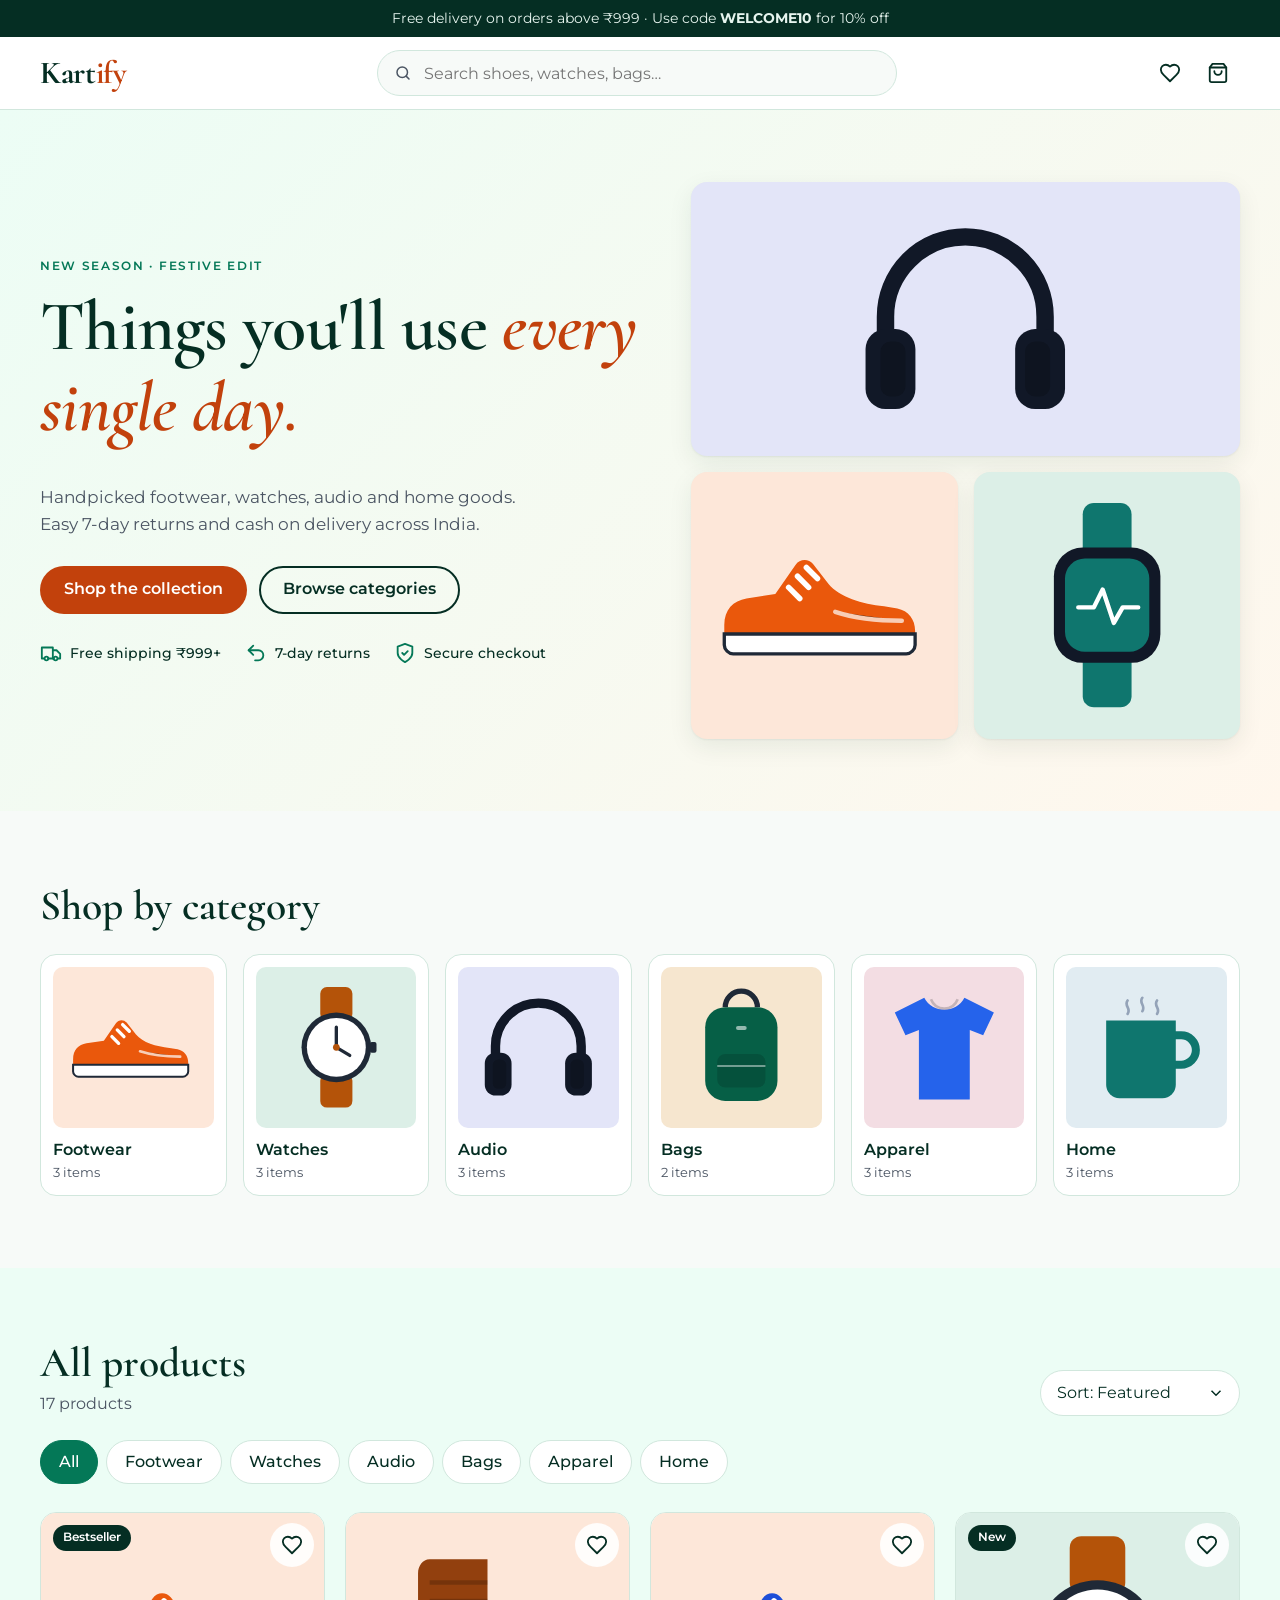
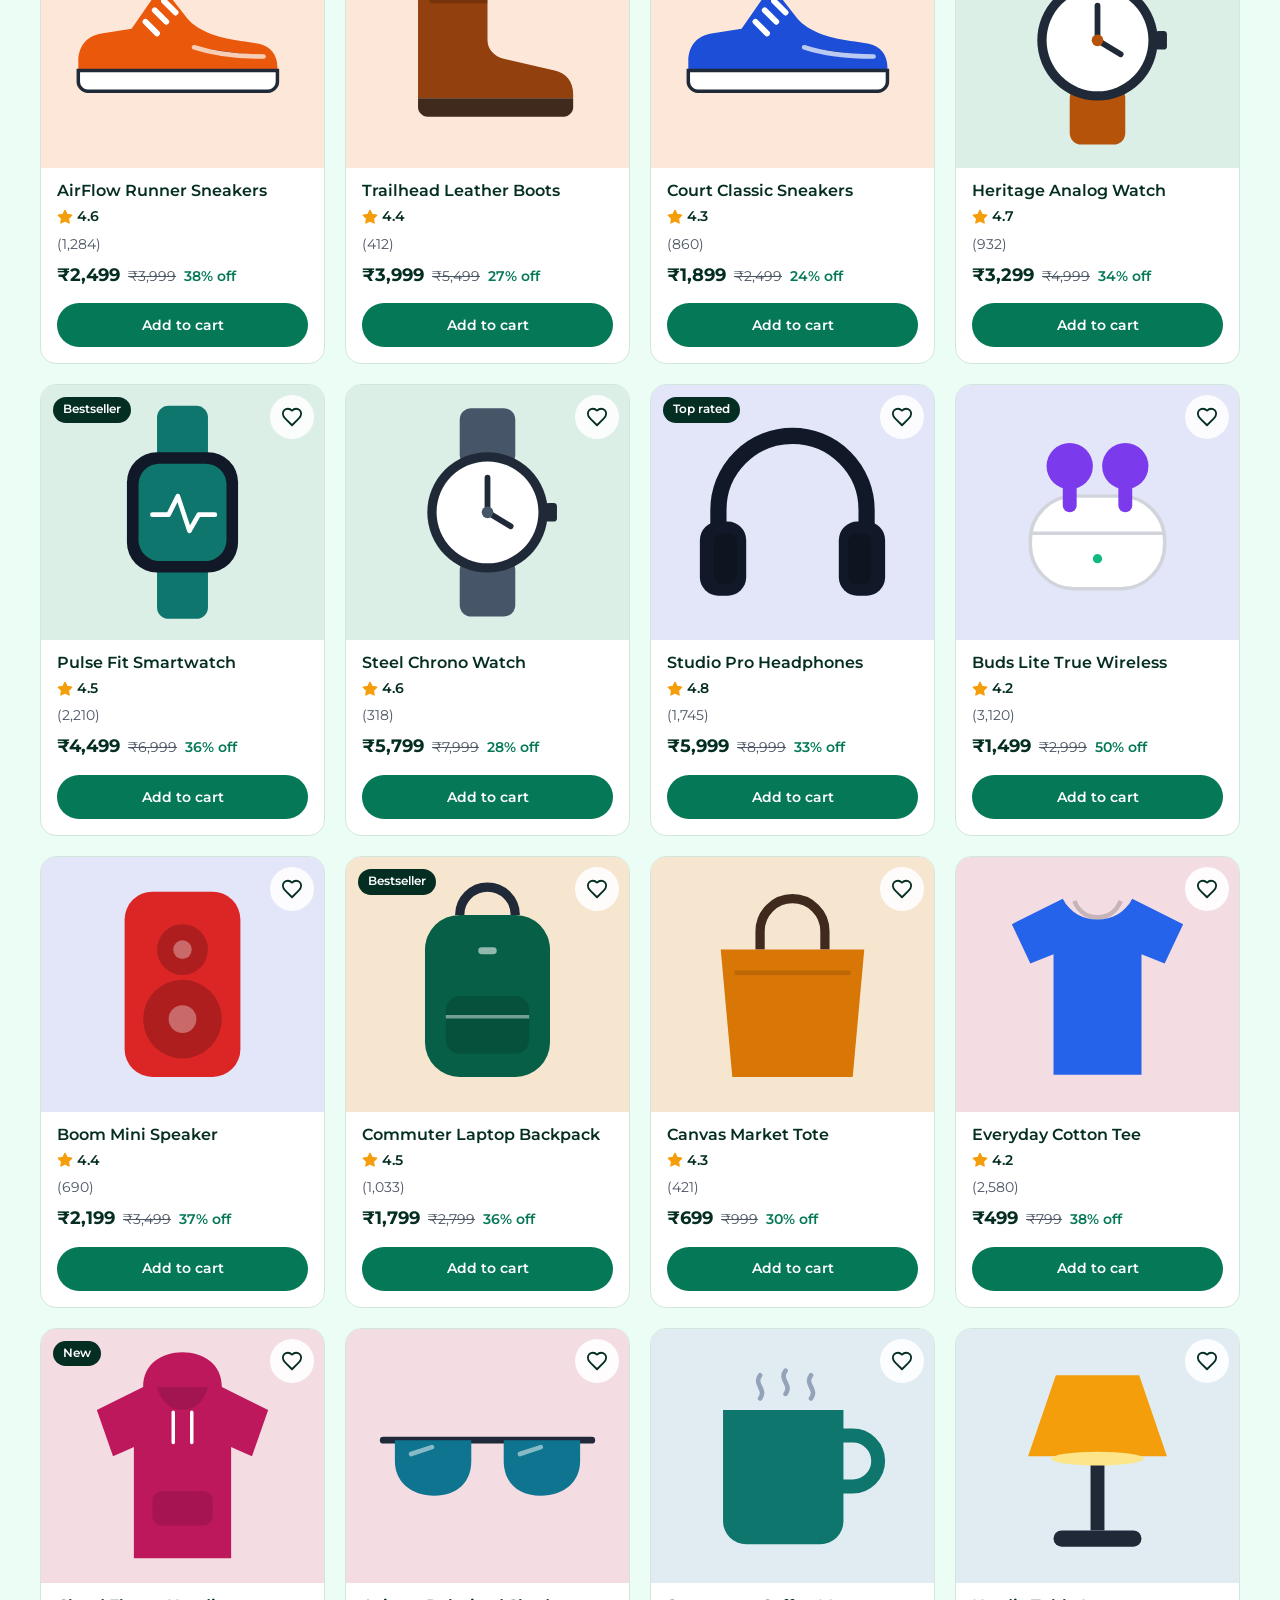
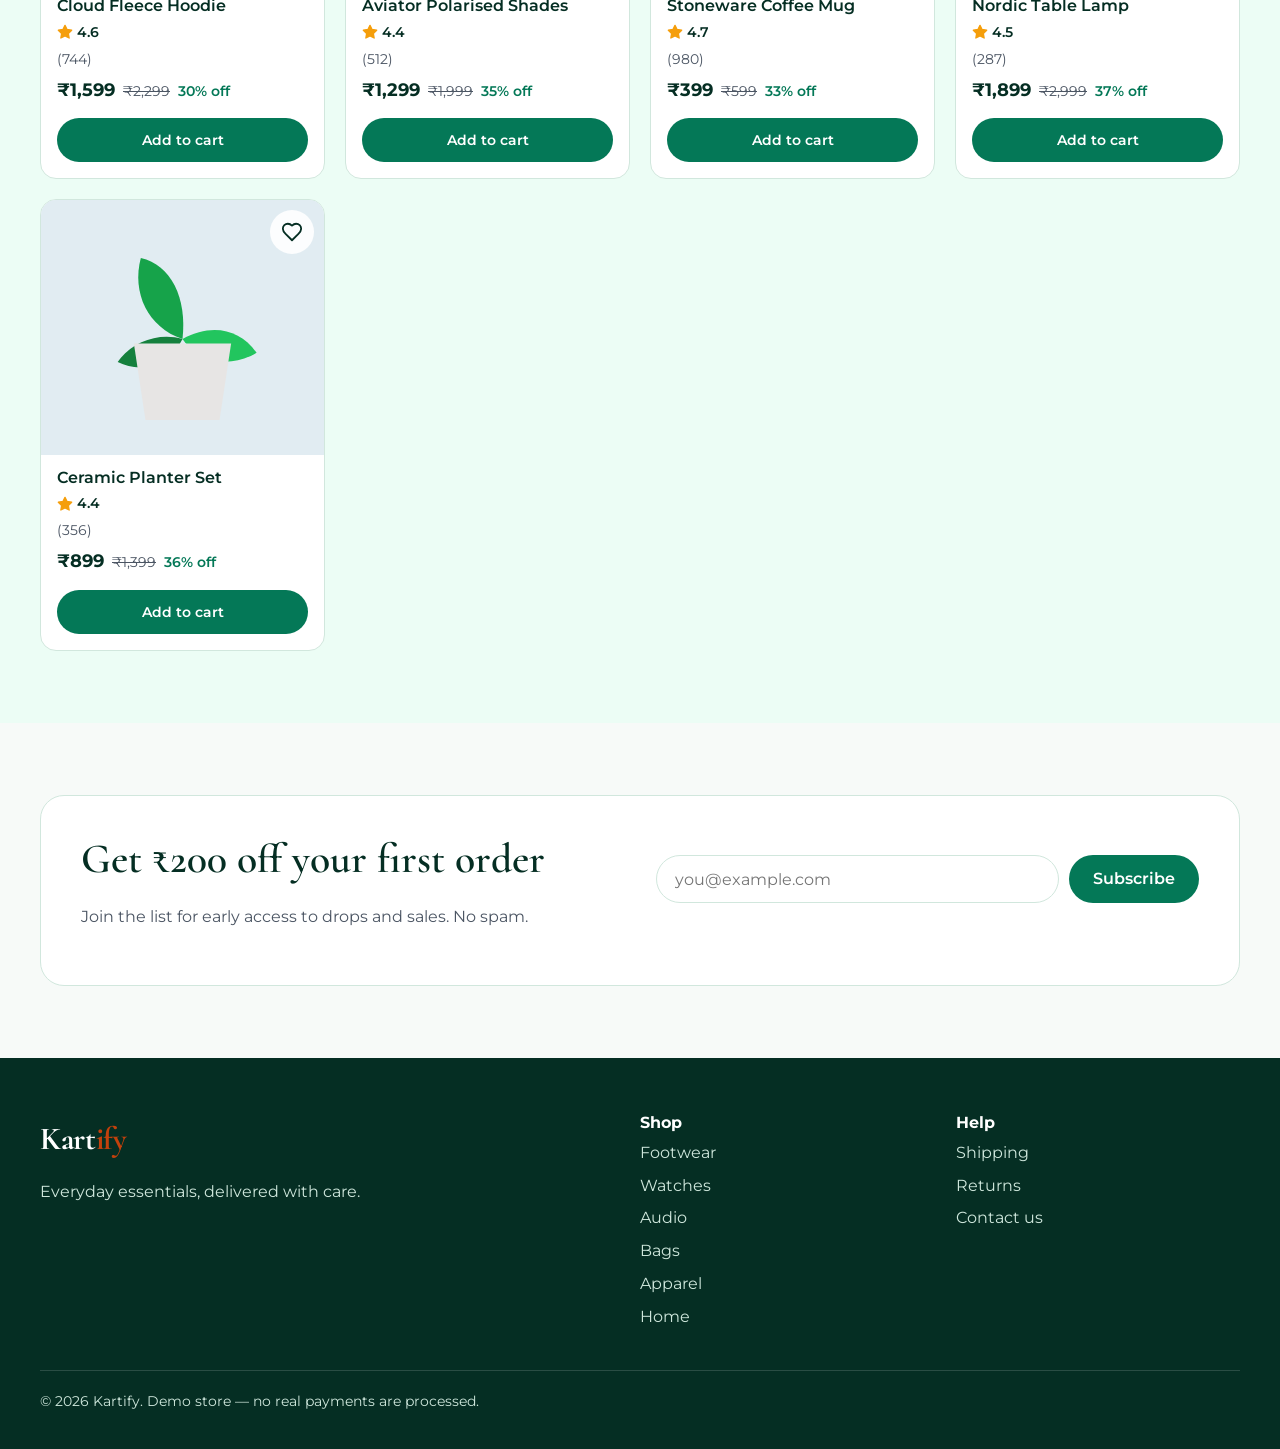
==== ecomm/index.html @ dba5155e "Add Kartify static e-commerce storefront Product grid with search/filter/sort, quick view, cart draw" ====
<!doctype html>
<html lang="en">
<head>
  <meta charset="utf-8">
  <meta name="viewport" content="width=device-width, initial-scale=1">
  <title>Kartify — Everyday Essentials</title>
  <meta name="description" content="Kartify: shoes, watches, audio, bags and home essentials delivered across India.">
  <link rel="preconnect" href="https://fonts.googleapis.com">
  <link rel="preconnect" href="https://fonts.gstatic.com" crossorigin>
  <link href="https://fonts.googleapis.com/css2?family=Cormorant:wght@500;600;700&family=Montserrat:wght@400;500;600;700&display=swap" rel="stylesheet">
  <link rel="stylesheet" href="css/styles.css">
</head>
<body>
  <a class="skip-link" href="#shop">Skip to products</a>

  <div class="announce">Free delivery on orders above ₹999 · Use code <strong>WELCOME10</strong> for 10% off</div>

  <header class="header">
    <div class="container header__inner">
      <a href="#" class="logo" aria-label="Kartify home">Kart<span>ify</span></a>

      <form class="search" role="search" id="searchForm">
        <svg class="icon" aria-hidden="true"><use href="#i-search"/></svg>
        <label for="searchInput" class="sr-only">Search products</label>
        <input id="searchInput" type="search" placeholder="Search shoes, watches, bags…" autocomplete="off">
      </form>

      <nav class="header__actions" aria-label="Account and cart">
        <button class="icon-btn" id="wishlistBtn" aria-label="Wishlist">
          <svg class="icon" aria-hidden="true"><use href="#i-heart"/></svg>
          <span class="badge" id="wishCount" hidden>0</span>
        </button>
        <button class="icon-btn" id="cartBtn" aria-label="Open cart">
          <svg class="icon" aria-hidden="true"><use href="#i-bag"/></svg>
          <span class="badge" id="cartCount" hidden>0</span>
        </button>
      </nav>
    </div>
  </header>

  <main>
    <section class="hero">
      <div class="container hero__inner">
        <div class="hero__copy">
          <p class="eyebrow">New season · Festive edit</p>
          <h1>Things you'll use <em>every single day.</em></h1>
          <p class="lead">Handpicked footwear, watches, audio and home goods. Easy 7-day returns and cash on delivery across India.</p>
          <div class="hero__cta">
            <a href="#shop" class="btn btn--accent">Shop the collection</a>
            <a href="#categories" class="btn btn--ghost">Browse categories</a>
          </div>
          <ul class="perks">
            <li><svg class="icon" aria-hidden="true"><use href="#i-truck"/></svg>Free shipping ₹999+</li>
            <li><svg class="icon" aria-hidden="true"><use href="#i-return"/></svg>7-day returns</li>
            <li><svg class="icon" aria-hidden="true"><use href="#i-shield"/></svg>Secure checkout</li>
          </ul>
        </div>
        <div class="hero__art" aria-hidden="true" id="heroArt"></div>
      </div>
    </section>

    <section class="section" id="categories">
      <div class="container">
        <h2 class="section__title">Shop by category</h2>
        <div class="cat-grid" id="catGrid"></div>
      </div>
    </section>

    <section class="section section--muted" id="shop">
      <div class="container">
        <div class="shop__head">
          <div>
            <h2 class="section__title">All products</h2>
            <p class="muted" id="resultInfo" aria-live="polite"></p>
          </div>
          <div class="shop__controls">
            <label for="sortSelect" class="sr-only">Sort by</label>
            <select id="sortSelect" class="select">
              <option value="featured">Sort: Featured</option>
              <option value="price-asc">Price: Low to high</option>
              <option value="price-desc">Price: High to low</option>
              <option value="rating">Top rated</option>
            </select>
          </div>
        </div>
        <div class="chips" id="filterChips" role="toolbar" aria-label="Filter by category"></div>
        <div class="grid" id="productGrid"></div>
        <div class="empty" id="emptyState" hidden>
          <svg class="icon icon--xl" aria-hidden="true"><use href="#i-search"/></svg>
          <p>No products match your search.</p>
          <button class="btn btn--ghost" id="clearSearch">Clear filters</button>
        </div>
      </div>
    </section>

    <section class="section">
      <div class="container newsletter">
        <div>
          <h2 class="section__title">Get ₹200 off your first order</h2>
          <p class="muted">Join the list for early access to drops and sales. No spam.</p>
        </div>
        <form class="newsletter__form" id="newsForm" novalidate>
          <label for="newsEmail" class="sr-only">Email address</label>
          <input id="newsEmail" type="email" placeholder="you@example.com" required>
          <button class="btn btn--primary" type="submit">Subscribe</button>
          <p class="field-msg" id="newsMsg" aria-live="polite"></p>
        </form>
      </div>
    </section>
  </main>

  <footer class="footer">
    <div class="container footer__inner">
      <div>
        <a href="#" class="logo logo--light">Kart<span>ify</span></a>
        <p>Everyday essentials, delivered with care.</p>
      </div>
      <div>
        <h3>Shop</h3>
        <ul id="footerCats"></ul>
      </div>
      <div>
        <h3>Help</h3>
        <ul><li><a href="#">Shipping</a></li><li><a href="#">Returns</a></li><li><a href="#">Contact us</a></li></ul>
      </div>
    </div>
    <p class="container footer__copy">© <span id="year"></span> Kartify. Demo store — no real payments are processed.</p>
  </footer>

  <!-- Cart drawer -->
  <div class="overlay" id="overlay" hidden></div>
  <aside class="drawer" id="cartDrawer" aria-label="Shopping cart" aria-hidden="true" tabindex="-1">
    <div class="drawer__head">
      <h2>Your cart</h2>
      <button class="icon-btn" data-close aria-label="Close cart"><svg class="icon" aria-hidden="true"><use href="#i-x"/></svg></button>
    </div>
    <div class="drawer__body" id="cartItems"></div>
    <div class="drawer__foot" id="cartFoot">
      <form class="coupon" id="couponForm">
        <label for="couponInput" class="sr-only">Coupon code</label>
        <input id="couponInput" placeholder="Coupon code">
        <button class="btn btn--ghost btn--sm" type="submit">Apply</button>
      </form>
      <p class="field-msg" id="couponMsg" aria-live="polite"></p>
      <dl class="totals" id="cartTotals"></dl>
      <button class="btn btn--accent btn--block" id="checkoutBtn">Checkout</button>
    </div>
  </aside>

  <!-- Wishlist drawer -->
  <aside class="drawer" id="wishDrawer" aria-label="Wishlist" aria-hidden="true" tabindex="-1">
    <div class="drawer__head">
      <h2>Wishlist</h2>
      <button class="icon-btn" data-close aria-label="Close wishlist"><svg class="icon" aria-hidden="true"><use href="#i-x"/></svg></button>
    </div>
    <div class="drawer__body" id="wishItems"></div>
  </aside>

  <!-- Product modal -->
  <dialog class="modal" id="productModal" aria-labelledby="pmTitle">
    <button class="icon-btn modal__close" data-close-modal aria-label="Close"><svg class="icon" aria-hidden="true"><use href="#i-x"/></svg></button>
    <div class="pm" id="pmBody"></div>
  </dialog>

  <!-- Checkout modal -->
  <dialog class="modal modal--narrow" id="checkoutModal" aria-labelledby="coTitle">
    <button class="icon-btn modal__close" data-close-modal aria-label="Close"><svg class="icon" aria-hidden="true"><use href="#i-x"/></svg></button>
    <form id="checkoutForm" novalidate>
      <h2 id="coTitle">Checkout</h2>
      <div class="field">
        <label for="coName">Full name</label>
        <input id="coName" name="name" autocomplete="name" required>
        <p class="field-msg"></p>
      </div>
      <div class="field">
        <label for="coPhone">Mobile number</label>
        <input id="coPhone" name="phone" type="tel" inputmode="numeric" autocomplete="tel" placeholder="10-digit number" required pattern="[6-9][0-9]{9}">
        <p class="field-msg"></p>
      </div>
      <div class="field">
        <label for="coAddress">Delivery address</label>
        <textarea id="coAddress" name="address" rows="3" autocomplete="street-address" required></textarea>
        <p class="field-msg"></p>
      </div>
      <div class="field-row">
        <div class="field">
          <label for="coCity">City</label>
          <input id="coCity" name="city" autocomplete="address-level2" required>
          <p class="field-msg"></p>
        </div>
        <div class="field">
          <label for="coPin">PIN code</label>
          <input id="coPin" name="pin" inputmode="numeric" autocomplete="postal-code" required pattern="[1-9][0-9]{5}">
          <p class="field-msg"></p>
        </div>
      </div>
      <fieldset class="field">
        <legend>Payment</legend>
        <label class="radio"><input type="radio" name="pay" value="cod" checked> Cash on delivery</label>
        <label class="radio"><input type="radio" name="pay" value="upi"> UPI (demo)</label>
      </fieldset>
      <dl class="totals" id="coTotals"></dl>
      <button class="btn btn--accent btn--block" type="submit">Place order</button>
    </form>
    <div class="success" id="orderSuccess" hidden>
      <svg class="icon icon--xl" aria-hidden="true"><use href="#i-check"/></svg>
      <h2>Order placed!</h2>
      <p id="orderMsg"></p>
      <button class="btn btn--primary" data-close-modal>Continue shopping</button>
    </div>
  </dialog>

  <div class="toast" id="toast" role="status" aria-live="polite"></div>

  <!-- Icon sprite (Lucide-style) -->
  <svg width="0" height="0" style="position:absolute" aria-hidden="true">
    <defs>
      <symbol id="i-search" viewBox="0 0 24 24"><circle cx="11" cy="11" r="7"/><path d="m20 20-3.5-3.5"/></symbol>
      <symbol id="i-heart" viewBox="0 0 24 24"><path d="M19 14c1.5-1.5 3-3.2 3-5.5A5.5 5.5 0 0 0 16.5 3c-1.8 0-3 .5-4.5 2-1.5-1.5-2.7-2-4.5-2A5.5 5.5 0 0 0 2 8.5c0 2.3 1.5 4 3 5.5l7 7Z"/></symbol>
      <symbol id="i-bag" viewBox="0 0 24 24"><path d="M6 2 3 6v14a2 2 0 0 0 2 2h14a2 2 0 0 0 2-2V6l-3-4Z"/><path d="M3 6h18"/><path d="M16 10a4 4 0 0 1-8 0"/></symbol>
      <symbol id="i-x" viewBox="0 0 24 24"><path d="M18 6 6 18M6 6l12 12"/></symbol>
      <symbol id="i-truck" viewBox="0 0 24 24"><path d="M14 18V6H2v12h2"/><path d="M14 9h4l4 4v5h-2"/><circle cx="7" cy="18" r="2"/><circle cx="17" cy="18" r="2"/><path d="M9 18h6"/></symbol>
      <symbol id="i-return" viewBox="0 0 24 24"><path d="M9 14 4 9l5-5"/><path d="M4 9h10.5a5.5 5.5 0 0 1 0 11H11"/></symbol>
      <symbol id="i-shield" viewBox="0 0 24 24"><path d="M12 22s8-4 8-10V5l-8-3-8 3v7c0 6 8 10 8 10Z"/><path d="m9 12 2 2 4-4"/></symbol>
      <symbol id="i-star" viewBox="0 0 24 24"><path d="m12 2 3.1 6.3 6.9 1-5 4.9 1.2 6.8L12 17.8 5.8 21l1.2-6.8-5-4.9 6.9-1Z"/></symbol>
      <symbol id="i-plus" viewBox="0 0 24 24"><path d="M12 5v14M5 12h14"/></symbol>
      <symbol id="i-minus" viewBox="0 0 24 24"><path d="M5 12h14"/></symbol>
      <symbol id="i-trash" viewBox="0 0 24 24"><path d="M3 6h18"/><path d="M19 6v14a2 2 0 0 1-2 2H7a2 2 0 0 1-2-2V6"/><path d="M8 6V4a2 2 0 0 1 2-2h4a2 2 0 0 1 2 2v2"/></symbol>
      <symbol id="i-check" viewBox="0 0 24 24"><circle cx="12" cy="12" r="10"/><path d="m8 12 3 3 5-6"/></symbol>
    </defs>
  </svg>

  <script src="js/products.js"></script>
  <script src="js/app.js"></script>
</body>
</html>
---- ecomm/css/styles.css ----
:root {
  --primary: #047857;
  --primary-hover: #065f46;
  --on-primary: #ffffff;
  --accent: #c2410c;
  --accent-hover: #9a3412;
  --on-accent: #ffffff;
  --bg: #f7faf8;
  --surface: #ffffff;
  --muted-bg: #ecfdf5;
  --fg: #052e23;
  --muted: #4b5563;
  --border: #d1e7dd;
  --danger: #b91c1c;
  --ring: #059669;
  --radius: 16px;
  --radius-sm: 10px;
  --shadow: 0 1px 2px rgb(5 46 35 / .06), 0 8px 24px rgb(5 46 35 / .08);
  --font-display: "Cormorant", Georgia, serif;
  --font-body: "Montserrat", system-ui, sans-serif;
  --ease: cubic-bezier(.2, .7, .2, 1);
}

*, *::before, *::after { box-sizing: border-box; }
html { scroll-behavior: smooth; scroll-padding-top: 88px; }
body {
  margin: 0;
  font-family: var(--font-body);
  font-size: 16px;
  line-height: 1.55;
  color: var(--fg);
  background: var(--bg);
  -webkit-font-smoothing: antialiased;
}
body.no-scroll { overflow: hidden; }
img, svg { display: block; max-width: 100%; }
button, input, select, textarea { font: inherit; color: inherit; }
button { cursor: pointer; background: none; border: 0; padding: 0; }
a { color: inherit; }
h1, h2, h3 { line-height: 1.15; margin: 0 0 .5em; }
:focus-visible { outline: 3px solid var(--ring); outline-offset: 2px; border-radius: 6px; }

.container { width: min(1200px, 100% - 32px); margin-inline: auto; }
.sr-only { position: absolute; width: 1px; height: 1px; overflow: hidden; clip: rect(0 0 0 0); white-space: nowrap; }
.skip-link { position: absolute; left: 16px; top: -48px; background: var(--fg); color: #fff; padding: 8px 14px; border-radius: 8px; z-index: 100; }
.skip-link:focus { top: 8px; }
.muted { color: var(--muted); }
.small { font-size: .85rem; }

.icon { width: 22px; height: 22px; fill: none; stroke: currentColor; stroke-width: 2; stroke-linecap: round; stroke-linejoin: round; flex: none; }
.icon--sm { width: 16px; height: 16px; }
.icon--xl { width: 48px; height: 48px; stroke-width: 1.5; }

/* ---------- buttons ---------- */
.btn {
  display: inline-flex; align-items: center; justify-content: center; gap: 8px;
  min-height: 48px; padding: 0 22px; border-radius: 999px;
  font-weight: 600; text-decoration: none; border: 2px solid transparent;
  transition: background-color .2s var(--ease), color .2s var(--ease), border-color .2s var(--ease), transform .15s var(--ease);
}
.btn:active { transform: scale(.98); }
.btn--sm { min-height: 44px; padding: 0 16px; font-size: .9rem; }
.btn--block { width: 100%; }
.btn--primary { background: var(--primary); color: var(--on-primary); }
.btn--primary:hover { background: var(--primary-hover); }
.btn--accent { background: var(--accent); color: var(--on-accent); }
.btn--accent:hover { background: var(--accent-hover); }
.btn--ghost { border-color: var(--fg); color: var(--fg); }
.btn--ghost:hover { background: var(--fg); color: #fff; }

.icon-btn {
  position: relative; display: inline-grid; place-items: center;
  width: 44px; height: 44px; border-radius: 999px;
  transition: background-color .2s var(--ease), color .2s var(--ease);
}
.icon-btn:hover { background: var(--muted-bg); }
.icon-btn--sm { width: 36px; height: 36px; }
.badge {
  position: absolute; top: 2px; right: 0; min-width: 20px; height: 20px; padding: 0 5px;
  border-radius: 999px; background: var(--accent); color: #fff; font-size: .72rem; font-weight: 700;
  display: grid; place-items: center;
}
.badge[hidden] { display: none; }

/* ---------- header ---------- */
.announce { background: var(--fg); color: #e7f5ef; text-align: center; font-size: .85rem; padding: 8px 16px; }
.header { position: sticky; top: 0; z-index: 20; background: rgb(255 255 255 / .92); backdrop-filter: blur(10px); border-bottom: 1px solid var(--border); }
.header__inner { display: flex; align-items: center; gap: 20px; height: 72px; }
.logo { font-family: var(--font-display); font-size: 2rem; font-weight: 700; text-decoration: none; letter-spacing: -.01em; }
.logo span { color: var(--accent); }
.logo--light { color: #fff; }
.search {
  flex: 1; max-width: 520px; margin-inline: auto; display: flex; align-items: center; gap: 10px;
  background: var(--bg); border: 1px solid var(--border); border-radius: 999px; padding: 0 16px; height: 46px;
  transition: border-color .2s var(--ease);
}
.search:focus-within { border-color: var(--ring); }
.search .icon { color: var(--muted); width: 18px; height: 18px; }
.search input { flex: 1; border: 0; background: transparent; outline: none; min-width: 0; height: 100%; }
.header__actions { display: flex; gap: 4px; }

/* ---------- hero ---------- */
.hero { background: linear-gradient(135deg, #ecfdf5 0%, #fff7ed 100%); overflow: hidden; }
.hero__inner { display: grid; grid-template-columns: 1.1fr 1fr; gap: 48px; align-items: center; padding: 72px 0; }
.eyebrow { text-transform: uppercase; letter-spacing: .14em; font-size: .75rem; font-weight: 600; color: var(--primary); margin: 0 0 12px; }
.hero h1 { font-family: var(--font-display); font-size: clamp(2.6rem, 5.5vw, 4.4rem); font-weight: 600; letter-spacing: -.01em; }
.hero h1 em { color: var(--accent); }
.lead { font-size: 1.08rem; color: var(--muted); max-width: 46ch; }
.hero__cta { display: flex; flex-wrap: wrap; gap: 12px; margin: 28px 0; }
.perks { list-style: none; padding: 0; margin: 0; display: flex; flex-wrap: wrap; gap: 12px 24px; font-size: .9rem; font-weight: 500; }
.perks li { display: flex; align-items: center; gap: 8px; }
.perks .icon { color: var(--primary); }
.perks--stack { flex-direction: column; margin-top: 20px; }
.hero__art { display: grid; grid-template-columns: 1fr 1fr; gap: 16px; }
.hero__art .art { border-radius: var(--radius); box-shadow: var(--shadow); width: 100%; height: auto; }
.hero__art .art:first-child { grid-column: span 2; aspect-ratio: 2 / 1; }
.hero__art .art:not(:first-child) { aspect-ratio: 1; }

/* ---------- sections ---------- */
.section { padding: 72px 0; }
.section--muted { background: var(--muted-bg); }
.section__title { font-family: var(--font-display); font-size: clamp(1.9rem, 3.5vw, 2.6rem); font-weight: 600; }

.cat-grid { display: grid; grid-template-columns: repeat(6, 1fr); gap: 16px; margin-top: 24px; }
.cat {
  display: flex; flex-direction: column; align-items: flex-start; text-align: left;
  background: var(--surface); border: 1px solid var(--border); border-radius: var(--radius); padding: 12px;
  transition: transform .2s var(--ease), box-shadow .2s var(--ease), border-color .2s var(--ease);
}
.cat:hover { transform: translateY(-3px); box-shadow: var(--shadow); border-color: var(--ring); }
.cat .art { width: 100%; aspect-ratio: 1; border-radius: var(--radius-sm); margin-bottom: 10px; }
.cat__name { font-weight: 600; }
.cat__count { font-size: .8rem; color: var(--muted); }

/* ---------- shop ---------- */
.shop__head { display: flex; justify-content: space-between; align-items: flex-end; gap: 16px; flex-wrap: wrap; }
.shop__head .section__title { margin-bottom: 4px; }
.shop__head p { margin: 0; }
.select {
  height: 46px; padding: 0 40px 0 16px; border-radius: 999px; border: 1px solid var(--border); background: var(--surface);
  appearance: none; cursor: pointer;
  background-image: url("data:image/svg+xml,%3Csvg xmlns='http://www.w3.org/2000/svg' viewBox='0 0 24 24' fill='none' stroke='%23052e23' stroke-width='2'%3E%3Cpath d='m6 9 6 6 6-6'/%3E%3C/svg%3E");
  background-repeat: no-repeat; background-size: 18px; background-position: right 14px center;
}
.chips { display: flex; gap: 8px; margin: 24px 0; overflow-x: auto; padding-bottom: 4px; scrollbar-width: thin; }
.chip {
  flex: none; min-height: 44px; padding: 0 18px; border-radius: 999px; border: 1px solid var(--border); background: var(--surface);
  font-weight: 500; transition: background-color .2s var(--ease), color .2s var(--ease), border-color .2s var(--ease);
}
.chip:hover { border-color: var(--primary); }
.chip[aria-pressed="true"] { background: var(--primary); color: var(--on-primary); border-color: var(--primary); }

.grid { display: grid; grid-template-columns: repeat(auto-fill, minmax(240px, 1fr)); gap: 20px; }
.card {
  position: relative; display: flex; flex-direction: column; background: var(--surface); border-radius: var(--radius);
  border: 1px solid var(--border); overflow: hidden;
  transition: box-shadow .2s var(--ease), transform .2s var(--ease);
}
.card:hover { box-shadow: var(--shadow); transform: translateY(-2px); }
.card__media { position: relative; display: block; width: 100%; }
.card__media .art { width: 100%; aspect-ratio: 1 / .9; transition: transform .3s var(--ease); }
.card:hover .card__media .art { transform: scale(1.03); }
.tag { position: absolute; left: 12px; top: 12px; background: var(--fg); color: #fff; font-size: .72rem; font-weight: 600; padding: 4px 10px; border-radius: 999px; }
.card__wish { position: absolute; right: 10px; top: 10px; background: rgb(255 255 255 / .9); }
.card__wish.is-on { color: var(--danger); }
.card__wish.is-on .icon { fill: currentColor; }
.card__body { padding: 14px 16px 16px; display: flex; flex-direction: column; gap: 6px; flex: 1; }
.card__title { font-size: 1rem; font-weight: 600; margin: 0; }
.card__title button { text-align: left; }
.card__title button:hover { color: var(--primary); }
.card__body .btn { margin-top: auto; }
.stars { display: inline-flex; align-items: center; gap: 4px; font-weight: 600; font-size: .85rem; }
.stars .icon { fill: #f59e0b; stroke: #f59e0b; }
.price { display: flex; align-items: baseline; gap: 8px; flex-wrap: wrap; margin-bottom: 8px; }
.price strong { font-size: 1.15rem; }
.price s { color: var(--muted); font-size: .85rem; }
.off { color: var(--primary); font-weight: 600; font-size: .85rem; }
.price--lg strong { font-size: 1.7rem; }

.empty { display: grid; justify-items: center; gap: 12px; text-align: center; padding: 48px 16px; color: var(--muted); }
.empty[hidden] { display: none; }

/* ---------- newsletter ---------- */
.newsletter {
  display: grid; grid-template-columns: 1fr 1fr; gap: 32px; align-items: center;
  background: var(--surface); border: 1px solid var(--border); border-radius: 24px; padding: 40px;
}
.newsletter__form { display: flex; flex-wrap: wrap; gap: 10px; }
.newsletter__form input { flex: 1; min-width: 200px; height: 48px; padding: 0 18px; border-radius: 999px; border: 1px solid var(--border); }
.newsletter__form .field-msg { flex-basis: 100%; }

/* ---------- footer ---------- */
.footer { background: var(--fg); color: #cfe7dc; padding: 56px 0 24px; }
.footer__inner { display: grid; grid-template-columns: 2fr 1fr 1fr; gap: 32px; }
.footer h3 { color: #fff; font-size: 1rem; font-family: var(--font-body); }
.footer ul { list-style: none; padding: 0; margin: 0; display: grid; gap: 8px; }
.footer a { text-decoration: none; }
.footer a:hover { color: #fff; text-decoration: underline; }
.footer__copy { border-top: 1px solid rgb(255 255 255 / .15); margin-top: 40px; padding-top: 20px; font-size: .85rem; }

/* ---------- drawer ---------- */
.overlay { position: fixed; inset: 0; background: rgb(5 46 35 / .45); z-index: 40; }
.drawer {
  position: fixed; top: 0; right: 0; height: 100dvh; width: min(420px, 100%); z-index: 50;
  background: var(--surface); display: flex; flex-direction: column; box-shadow: -8px 0 32px rgb(0 0 0 / .15);
  transform: translateX(100%); visibility: hidden;
  transition: transform .3s var(--ease), visibility 0s linear .3s;
}
.drawer.is-open { transform: none; visibility: visible; transition: transform .3s var(--ease); }
.drawer:focus { outline: none; }
.drawer__head { display: flex; justify-content: space-between; align-items: center; padding: 16px 20px; border-bottom: 1px solid var(--border); }
.drawer__head h2 { margin: 0; font-family: var(--font-display); font-size: 1.8rem; }
.drawer__body { flex: 1; overflow-y: auto; padding: 8px 20px; }
.drawer__foot { border-top: 1px solid var(--border); padding: 16px 20px 20px; }
.drawer__foot[hidden] { display: none; }
.ship-note { background: #fff7ed; color: #9a3412; font-size: .85rem; font-weight: 500; padding: 10px 12px; border-radius: var(--radius-sm); margin: 8px 0; }

.line { display: grid; grid-template-columns: 72px 1fr auto; gap: 12px; padding: 14px 0; border-bottom: 1px solid var(--border); align-items: center; }
.line:last-child { border-bottom: 0; }
.line__art { width: 72px; height: 72px; border-radius: var(--radius-sm); }
.line__name { font-weight: 600; margin: 0; font-size: .95rem; }
.line__info p { margin: 0; }
.line__end { display: flex; flex-direction: column; align-items: flex-end; gap: 6px; }
.qty { display: inline-flex; align-items: center; gap: 4px; border: 1px solid var(--border); border-radius: 999px; padding: 2px; margin-top: 6px; }
.qty span { min-width: 24px; text-align: center; font-weight: 600; }

.coupon { display: flex; gap: 8px; }
.coupon input { flex: 1; height: 44px; padding: 0 14px; border-radius: 999px; border: 1px solid var(--border); text-transform: uppercase; min-width: 0; }
.totals { margin: 12px 0 16px; display: grid; gap: 6px; }
.totals div { display: flex; justify-content: space-between; }
.totals dt, .totals dd { margin: 0; }
.totals__discount { color: var(--primary); }
.totals__grand { font-weight: 700; font-size: 1.1rem; border-top: 1px dashed var(--border); padding-top: 8px; margin-top: 4px; }

/* ---------- modal ---------- */
.modal {
  width: min(880px, 100% - 32px); max-height: calc(100dvh - 32px); padding: 0; border: 0; border-radius: 20px;
  background: var(--surface); color: var(--fg); box-shadow: 0 24px 64px rgb(0 0 0 / .25);
}
.modal::backdrop { background: rgb(5 46 35 / .5); }
.modal[open] { animation: pop .25s var(--ease); }
.modal--narrow { width: min(520px, 100% - 32px); }
.modal--narrow form, .modal--narrow .success { padding: 28px; }
.modal h2 { font-family: var(--font-display); font-size: 2rem; }
.modal__close { position: absolute; right: 10px; top: 10px; z-index: 1; background: rgb(255 255 255 / .9); }
.pm { display: grid; grid-template-columns: 1fr 1fr; }
.pm__media .art { width: 100%; height: 100%; min-height: 320px; object-fit: cover; }
.pm__info { padding: 32px 28px; }
.pm__info p { margin: 0 0 12px; }
.pm__buy { display: flex; gap: 12px; align-items: center; margin-top: 20px; }
.pm__buy .qty { margin: 0; }
.pm__buy .btn { flex: 1; }

.field { display: grid; gap: 6px; margin: 0 0 14px; border: 0; padding: 0; }
.field label, .field legend { font-weight: 600; font-size: .9rem; }
.field input, .field textarea {
  width: 100%; padding: 12px 14px; border-radius: var(--radius-sm); border: 1px solid #b6d4c6; background: var(--surface); min-height: 48px;
}
.field input[aria-invalid="true"], .field textarea[aria-invalid="true"] { border-color: var(--danger); }
.field-row { display: grid; grid-template-columns: 1fr 1fr; gap: 12px; }
.field-msg { margin: 0; min-height: 1em; font-size: .82rem; color: var(--danger); }
.field-msg--ok { color: var(--primary); }
.radio { display: flex; align-items: center; gap: 10px; min-height: 44px; font-weight: 500 !important; cursor: pointer; }
.radio input { width: 18px; height: 18px; accent-color: var(--primary); min-height: 0; }
.success { text-align: center; display: grid; justify-items: center; gap: 8px; }
.success[hidden] { display: none; }
.success .icon { color: var(--primary); }

.toast {
  position: fixed; left: 50%; bottom: 24px; z-index: 60;
  background: var(--fg); color: #fff; padding: 12px 20px; border-radius: 999px; font-weight: 500; font-size: .9rem;
  box-shadow: var(--shadow); max-width: calc(100% - 32px);
  visibility: hidden; transform: translate(-50%, calc(100% + 40px));
  transition: transform .3s var(--ease), visibility 0s linear .3s;
}
.toast.is-on { visibility: visible; transform: translate(-50%, 0); transition: transform .3s var(--ease); }

@keyframes pop { from { opacity: 0; transform: translateY(12px) scale(.98); } }

/* ---------- responsive ---------- */
@media (max-width: 1024px) {
  .cat-grid { grid-template-columns: repeat(3, 1fr); }
}
@media (max-width: 860px) {
  .hero__inner { grid-template-columns: 1fr; padding: 48px 0; }
  .hero__art { max-width: 480px; }
  .newsletter { grid-template-columns: 1fr; padding: 28px; }
  .pm { grid-template-columns: 1fr; }
  .pm__media .art { min-height: 0; aspect-ratio: 4 / 3; }
  .footer__inner { grid-template-columns: 1fr 1fr; }
  .footer__inner > :first-child { grid-column: span 2; }
}
@media (max-width: 640px) {
  .header__inner { flex-wrap: wrap; height: auto; padding: 10px 0; gap: 8px 12px; }
  .search { order: 3; flex-basis: 100%; max-width: none; }
  .header__actions { margin-left: auto; }
  .section { padding: 48px 0; }
  .cat-grid { grid-template-columns: repeat(2, 1fr); gap: 12px; }
  .grid { grid-template-columns: repeat(2, 1fr); gap: 12px; }
  .card__body { padding: 12px; }
  .price strong { font-size: 1rem; }
  .field-row { grid-template-columns: 1fr; }
}
@media (max-width: 360px) {
  .grid { grid-template-columns: 1fr; }
}

@media (prefers-reduced-motion: reduce) {
  *, *::before, *::after { animation-duration: .01ms !important; transition-duration: .01ms !important; scroll-behavior: auto !important; }
}
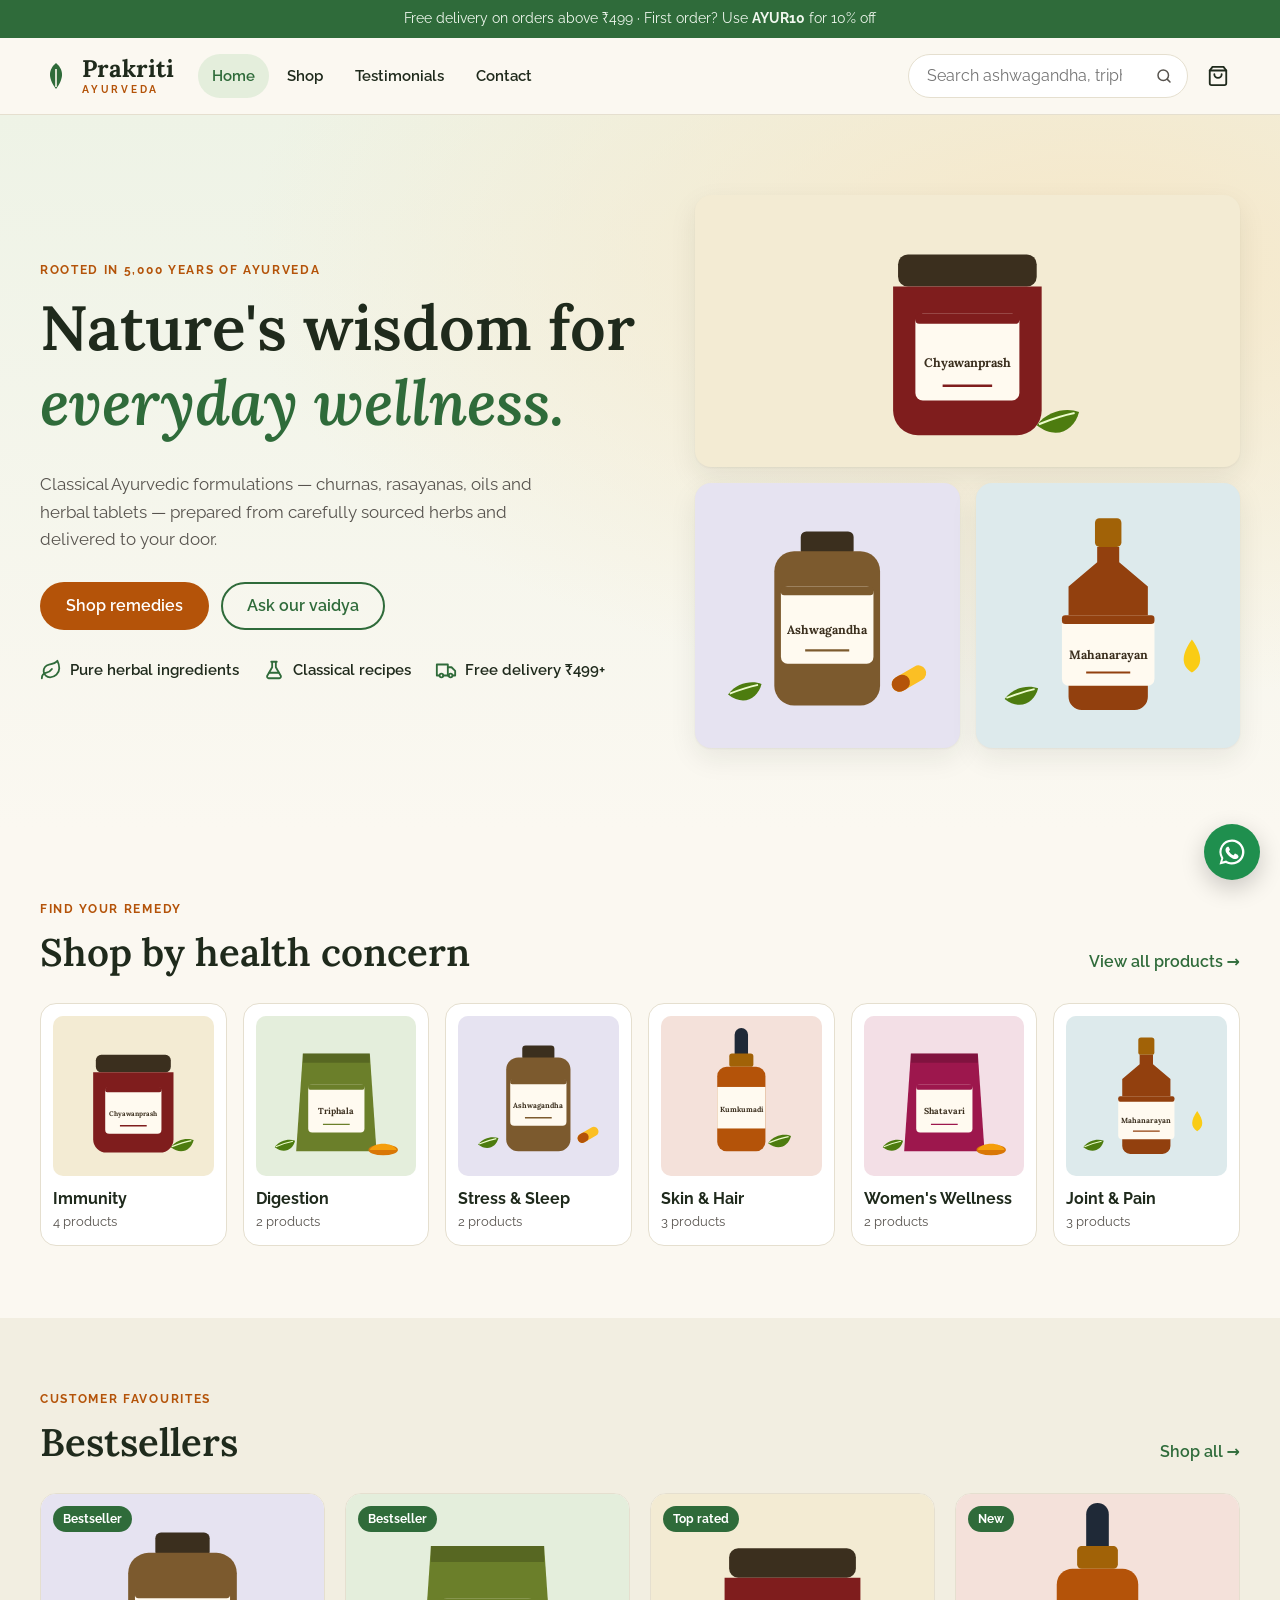
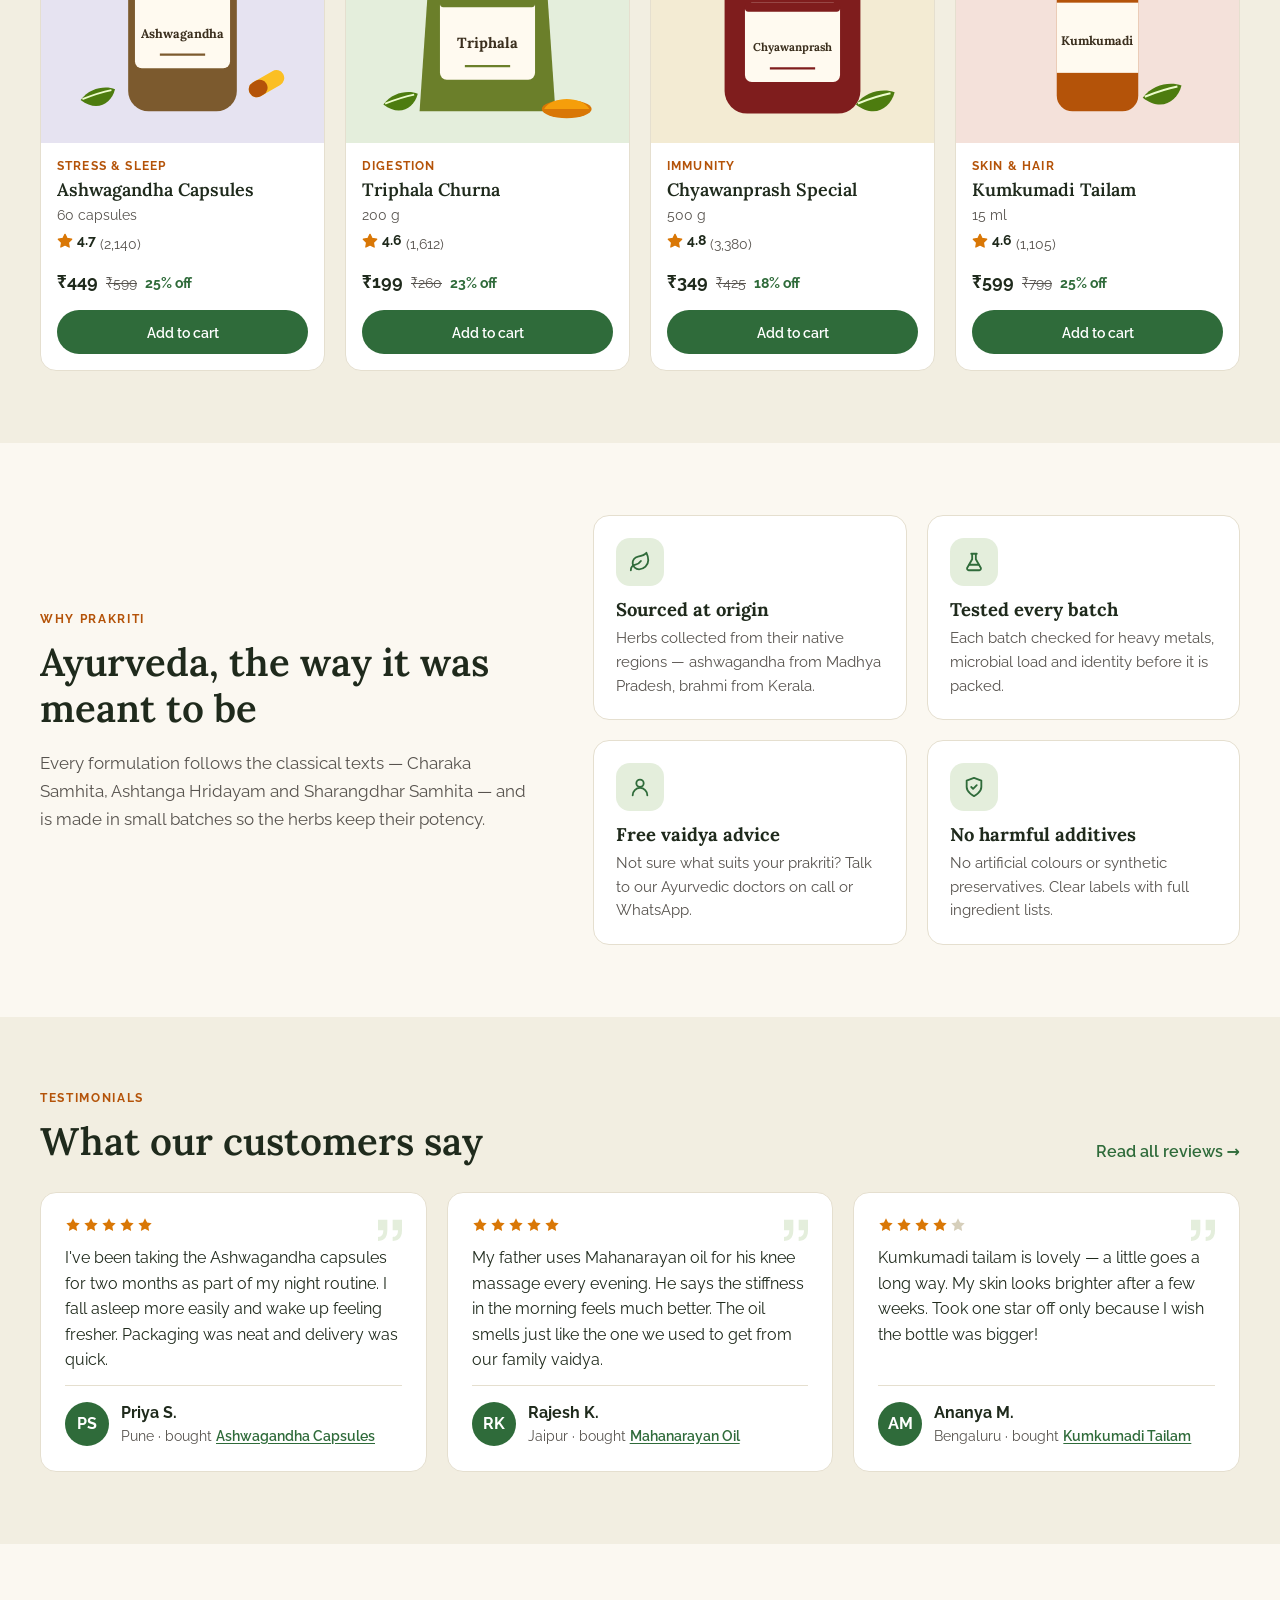
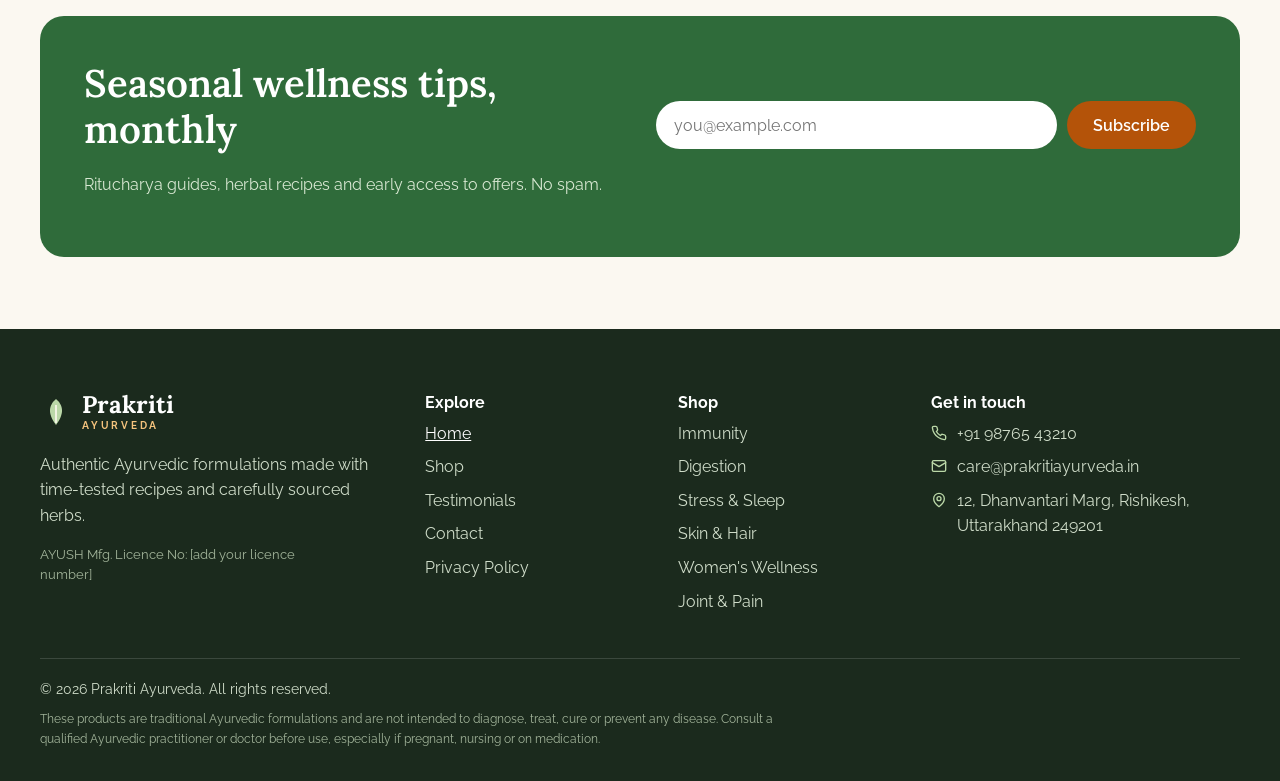
==== commit 219b39e6: "Turn storefront into Prakriti Ayurveda multi-page site Home, Shop, Testimonials, Contact and Privacy" ====
--- a/ecomm/index.html
+++ b/ecomm/index.html
@@ -3,105 +3,117 @@
 <head>
   <meta charset="utf-8">
   <meta name="viewport" content="width=device-width, initial-scale=1">
-  <title>Kartify — Everyday Essentials</title>
-  <meta name="description" content="Kartify: shoes, watches, audio, bags and home essentials delivered across India.">
+  <title>Prakriti Ayurveda — Authentic Ayurvedic Medicines Online</title>
+  <meta name="description" content="Shop authentic Ayurvedic medicines, churnas, oils and rasayanas. Classical recipes, carefully sourced herbs, delivered across India.">
   <link rel="preconnect" href="https://fonts.googleapis.com">
   <link rel="preconnect" href="https://fonts.gstatic.com" crossorigin>
-  <link href="https://fonts.googleapis.com/css2?family=Cormorant:wght@500;600;700&family=Montserrat:wght@400;500;600;700&display=swap" rel="stylesheet">
+  <link href="https://fonts.googleapis.com/css2?family=Lora:ital,wght@0,500;0,600;0,700;1,500&family=Raleway:wght@400;500;600;700&display=swap" rel="stylesheet">
   <link rel="stylesheet" href="css/styles.css">
 </head>
-<body>
-  <a class="skip-link" href="#shop">Skip to products</a>
+<body data-page="home">
+  <div id="site-header"></div>
 
-  <div class="announce">Free delivery on orders above ₹999 · Use code <strong>WELCOME10</strong> for 10% off</div>
-
-  <header class="header">
-    <div class="container header__inner">
-      <a href="#" class="logo" aria-label="Kartify home">Kart<span>ify</span></a>
-
-      <form class="search" role="search" id="searchForm">
-        <svg class="icon" aria-hidden="true"><use href="#i-search"/></svg>
-        <label for="searchInput" class="sr-only">Search products</label>
-        <input id="searchInput" type="search" placeholder="Search shoes, watches, bags…" autocomplete="off">
-      </form>
-
-      <nav class="header__actions" aria-label="Account and cart">
-        <button class="icon-btn" id="wishlistBtn" aria-label="Wishlist">
-          <svg class="icon" aria-hidden="true"><use href="#i-heart"/></svg>
-          <span class="badge" id="wishCount" hidden>0</span>
-        </button>
-        <button class="icon-btn" id="cartBtn" aria-label="Open cart">
-          <svg class="icon" aria-hidden="true"><use href="#i-bag"/></svg>
-          <span class="badge" id="cartCount" hidden>0</span>
-        </button>
-      </nav>
-    </div>
-  </header>
-
-  <main>
+  <main id="main">
     <section class="hero">
       <div class="container hero__inner">
         <div class="hero__copy">
-          <p class="eyebrow">New season · Festive edit</p>
-          <h1>Things you'll use <em>every single day.</em></h1>
-          <p class="lead">Handpicked footwear, watches, audio and home goods. Easy 7-day returns and cash on delivery across India.</p>
+          <p class="eyebrow">Rooted in 5,000 years of Ayurveda</p>
+          <h1>Nature's wisdom for <em>everyday wellness.</em></h1>
+          <p class="lead">Classical Ayurvedic formulations — churnas, rasayanas, oils and herbal tablets — prepared from carefully sourced herbs and delivered to your door.</p>
           <div class="hero__cta">
-            <a href="#shop" class="btn btn--accent">Shop the collection</a>
-            <a href="#categories" class="btn btn--ghost">Browse categories</a>
+            <a href="shop.html" class="btn btn--accent">Shop remedies</a>
+            <a href="contact.html" class="btn btn--ghost">Ask our vaidya</a>
           </div>
           <ul class="perks">
-            <li><svg class="icon" aria-hidden="true"><use href="#i-truck"/></svg>Free shipping ₹999+</li>
-            <li><svg class="icon" aria-hidden="true"><use href="#i-return"/></svg>7-day returns</li>
-            <li><svg class="icon" aria-hidden="true"><use href="#i-shield"/></svg>Secure checkout</li>
+            <li><svg class="icon" aria-hidden="true"><use href="#i-leaf"/></svg>Pure herbal ingredients</li>
+            <li><svg class="icon" aria-hidden="true"><use href="#i-flask"/></svg>Classical recipes</li>
+            <li><svg class="icon" aria-hidden="true"><use href="#i-truck"/></svg>Free delivery ₹499+</li>
           </ul>
         </div>
         <div class="hero__art" aria-hidden="true" id="heroArt"></div>
       </div>
     </section>
 
-    <section class="section" id="categories">
+    <section class="section">
       <div class="container">
-        <h2 class="section__title">Shop by category</h2>
+        <div class="section__head">
+          <div>
+            <p class="eyebrow">Find your remedy</p>
+            <h2 class="section__title">Shop by health concern</h2>
+          </div>
+          <a href="shop.html" class="text-link">View all products →</a>
+        </div>
         <div class="cat-grid" id="catGrid"></div>
       </div>
     </section>
 
-    <section class="section section--muted" id="shop">
+    <section class="section section--tint">
       <div class="container">
-        <div class="shop__head">
+        <div class="section__head">
           <div>
-            <h2 class="section__title">All products</h2>
-            <p class="muted" id="resultInfo" aria-live="polite"></p>
+            <p class="eyebrow">Customer favourites</p>
+            <h2 class="section__title">Bestsellers</h2>
           </div>
-          <div class="shop__controls">
-            <label for="sortSelect" class="sr-only">Sort by</label>
-            <select id="sortSelect" class="select">
-              <option value="featured">Sort: Featured</option>
-              <option value="price-asc">Price: Low to high</option>
-              <option value="price-desc">Price: High to low</option>
-              <option value="rating">Top rated</option>
-            </select>
+          <a href="shop.html" class="text-link">Shop all →</a>
+        </div>
+        <div class="grid" id="featuredGrid"></div>
+      </div>
+    </section>
+
+    <section class="section">
+      <div class="container about">
+        <div class="about__copy">
+          <p class="eyebrow">Why Prakriti</p>
+          <h2 class="section__title">Ayurveda, the way it was meant to be</h2>
+          <p class="lead">Every formulation follows the classical texts — Charaka Samhita, Ashtanga Hridayam and Sharangdhar Samhita — and is made in small batches so the herbs keep their potency.</p>
+        </div>
+        <ul class="features">
+          <li>
+            <span class="features__icon"><svg class="icon" aria-hidden="true"><use href="#i-leaf"/></svg></span>
+            <h3>Sourced at origin</h3>
+            <p>Herbs collected from their native regions — ashwagandha from Madhya Pradesh, brahmi from Kerala.</p>
+          </li>
+          <li>
+            <span class="features__icon"><svg class="icon" aria-hidden="true"><use href="#i-flask"/></svg></span>
+            <h3>Tested every batch</h3>
+            <p>Each batch checked for heavy metals, microbial load and identity before it is packed.</p>
+          </li>
+          <li>
+            <span class="features__icon"><svg class="icon" aria-hidden="true"><use href="#i-user"/></svg></span>
+            <h3>Free vaidya advice</h3>
+            <p>Not sure what suits your prakriti? Talk to our Ayurvedic doctors on call or WhatsApp.</p>
+          </li>
+          <li>
+            <span class="features__icon"><svg class="icon" aria-hidden="true"><use href="#i-shield"/></svg></span>
+            <h3>No harmful additives</h3>
+            <p>No artificial colours or synthetic preservatives. Clear labels with full ingredient lists.</p>
+          </li>
+        </ul>
+      </div>
+    </section>
+
+    <section class="section section--tint">
+      <div class="container">
+        <div class="section__head">
+          <div>
+            <p class="eyebrow">Testimonials</p>
+            <h2 class="section__title">What our customers say</h2>
           </div>
+          <a href="testimonials.html" class="text-link">Read all reviews →</a>
         </div>
-        <div class="chips" id="filterChips" role="toolbar" aria-label="Filter by category"></div>
-        <div class="grid" id="productGrid"></div>
-        <div class="empty" id="emptyState" hidden>
-          <svg class="icon icon--xl" aria-hidden="true"><use href="#i-search"/></svg>
-          <p>No products match your search.</p>
-          <button class="btn btn--ghost" id="clearSearch">Clear filters</button>
-        </div>
+        <div class="review-grid" id="homeReviews"></div>
       </div>
     </section>
 
     <section class="section">
       <div class="container newsletter">
         <div>
-          <h2 class="section__title">Get ₹200 off your first order</h2>
-          <p class="muted">Join the list for early access to drops and sales. No spam.</p>
+          <h2 class="section__title">Seasonal wellness tips, monthly</h2>
+          <p class="muted">Ritucharya guides, herbal recipes and early access to offers. No spam.</p>
         </div>
         <form class="newsletter__form" id="newsForm" novalidate>
           <label for="newsEmail" class="sr-only">Email address</label>
-          <input id="newsEmail" type="email" placeholder="you@example.com" required>
+          <input id="newsEmail" type="email" placeholder="you@example.com" autocomplete="email">
           <button class="btn btn--primary" type="submit">Subscribe</button>
           <p class="field-msg" id="newsMsg" aria-live="polite"></p>
         </form>
@@ -109,128 +121,11 @@
     </section>
   </main>
 
-  <footer class="footer">
-    <div class="container footer__inner">
-      <div>
-        <a href="#" class="logo logo--light">Kart<span>ify</span></a>
-        <p>Everyday essentials, delivered with care.</p>
-      </div>
-      <div>
-        <h3>Shop</h3>
-        <ul id="footerCats"></ul>
-      </div>
-      <div>
-        <h3>Help</h3>
-        <ul><li><a href="#">Shipping</a></li><li><a href="#">Returns</a></li><li><a href="#">Contact us</a></li></ul>
-      </div>
-    </div>
-    <p class="container footer__copy">© <span id="year"></span> Kartify. Demo store — no real payments are processed.</p>
-  </footer>
-
-  <!-- Cart drawer -->
-  <div class="overlay" id="overlay" hidden></div>
-  <aside class="drawer" id="cartDrawer" aria-label="Shopping cart" aria-hidden="true" tabindex="-1">
-    <div class="drawer__head">
-      <h2>Your cart</h2>
-      <button class="icon-btn" data-close aria-label="Close cart"><svg class="icon" aria-hidden="true"><use href="#i-x"/></svg></button>
-    </div>
-    <div class="drawer__body" id="cartItems"></div>
-    <div class="drawer__foot" id="cartFoot">
-      <form class="coupon" id="couponForm">
-        <label for="couponInput" class="sr-only">Coupon code</label>
-        <input id="couponInput" placeholder="Coupon code">
-        <button class="btn btn--ghost btn--sm" type="submit">Apply</button>
-      </form>
-      <p class="field-msg" id="couponMsg" aria-live="polite"></p>
-      <dl class="totals" id="cartTotals"></dl>
-      <button class="btn btn--accent btn--block" id="checkoutBtn">Checkout</button>
-    </div>
-  </aside>
-
-  <!-- Wishlist drawer -->
-  <aside class="drawer" id="wishDrawer" aria-label="Wishlist" aria-hidden="true" tabindex="-1">
-    <div class="drawer__head">
-      <h2>Wishlist</h2>
-      <button class="icon-btn" data-close aria-label="Close wishlist"><svg class="icon" aria-hidden="true"><use href="#i-x"/></svg></button>
-    </div>
-    <div class="drawer__body" id="wishItems"></div>
-  </aside>
-
-  <!-- Product modal -->
-  <dialog class="modal" id="productModal" aria-labelledby="pmTitle">
-    <button class="icon-btn modal__close" data-close-modal aria-label="Close"><svg class="icon" aria-hidden="true"><use href="#i-x"/></svg></button>
-    <div class="pm" id="pmBody"></div>
-  </dialog>
-
-  <!-- Checkout modal -->
-  <dialog class="modal modal--narrow" id="checkoutModal" aria-labelledby="coTitle">
-    <button class="icon-btn modal__close" data-close-modal aria-label="Close"><svg class="icon" aria-hidden="true"><use href="#i-x"/></svg></button>
-    <form id="checkoutForm" novalidate>
-      <h2 id="coTitle">Checkout</h2>
-      <div class="field">
-        <label for="coName">Full name</label>
-        <input id="coName" name="name" autocomplete="name" required>
-        <p class="field-msg"></p>
-      </div>
-      <div class="field">
-        <label for="coPhone">Mobile number</label>
-        <input id="coPhone" name="phone" type="tel" inputmode="numeric" autocomplete="tel" placeholder="10-digit number" required pattern="[6-9][0-9]{9}">
-        <p class="field-msg"></p>
-      </div>
-      <div class="field">
-        <label for="coAddress">Delivery address</label>
-        <textarea id="coAddress" name="address" rows="3" autocomplete="street-address" required></textarea>
-        <p class="field-msg"></p>
-      </div>
-      <div class="field-row">
-        <div class="field">
-          <label for="coCity">City</label>
-          <input id="coCity" name="city" autocomplete="address-level2" required>
-          <p class="field-msg"></p>
-        </div>
-        <div class="field">
-          <label for="coPin">PIN code</label>
-          <input id="coPin" name="pin" inputmode="numeric" autocomplete="postal-code" required pattern="[1-9][0-9]{5}">
-          <p class="field-msg"></p>
-        </div>
-      </div>
-      <fieldset class="field">
-        <legend>Payment</legend>
-        <label class="radio"><input type="radio" name="pay" value="cod" checked> Cash on delivery</label>
-        <label class="radio"><input type="radio" name="pay" value="upi"> UPI (demo)</label>
-      </fieldset>
-      <dl class="totals" id="coTotals"></dl>
-      <button class="btn btn--accent btn--block" type="submit">Place order</button>
-    </form>
-    <div class="success" id="orderSuccess" hidden>
-      <svg class="icon icon--xl" aria-hidden="true"><use href="#i-check"/></svg>
-      <h2>Order placed!</h2>
-      <p id="orderMsg"></p>
-      <button class="btn btn--primary" data-close-modal>Continue shopping</button>
-    </div>
-  </dialog>
-
-  <div class="toast" id="toast" role="status" aria-live="polite"></div>
-
-  <!-- Icon sprite (Lucide-style) -->
-  <svg width="0" height="0" style="position:absolute" aria-hidden="true">
-    <defs>
-      <symbol id="i-search" viewBox="0 0 24 24"><circle cx="11" cy="11" r="7"/><path d="m20 20-3.5-3.5"/></symbol>
-      <symbol id="i-heart" viewBox="0 0 24 24"><path d="M19 14c1.5-1.5 3-3.2 3-5.5A5.5 5.5 0 0 0 16.5 3c-1.8 0-3 .5-4.5 2-1.5-1.5-2.7-2-4.5-2A5.5 5.5 0 0 0 2 8.5c0 2.3 1.5 4 3 5.5l7 7Z"/></symbol>
-      <symbol id="i-bag" viewBox="0 0 24 24"><path d="M6 2 3 6v14a2 2 0 0 0 2 2h14a2 2 0 0 0 2-2V6l-3-4Z"/><path d="M3 6h18"/><path d="M16 10a4 4 0 0 1-8 0"/></symbol>
-      <symbol id="i-x" viewBox="0 0 24 24"><path d="M18 6 6 18M6 6l12 12"/></symbol>
-      <symbol id="i-truck" viewBox="0 0 24 24"><path d="M14 18V6H2v12h2"/><path d="M14 9h4l4 4v5h-2"/><circle cx="7" cy="18" r="2"/><circle cx="17" cy="18" r="2"/><path d="M9 18h6"/></symbol>
-      <symbol id="i-return" viewBox="0 0 24 24"><path d="M9 14 4 9l5-5"/><path d="M4 9h10.5a5.5 5.5 0 0 1 0 11H11"/></symbol>
-      <symbol id="i-shield" viewBox="0 0 24 24"><path d="M12 22s8-4 8-10V5l-8-3-8 3v7c0 6 8 10 8 10Z"/><path d="m9 12 2 2 4-4"/></symbol>
-      <symbol id="i-star" viewBox="0 0 24 24"><path d="m12 2 3.1 6.3 6.9 1-5 4.9 1.2 6.8L12 17.8 5.8 21l1.2-6.8-5-4.9 6.9-1Z"/></symbol>
-      <symbol id="i-plus" viewBox="0 0 24 24"><path d="M12 5v14M5 12h14"/></symbol>
-      <symbol id="i-minus" viewBox="0 0 24 24"><path d="M5 12h14"/></symbol>
-      <symbol id="i-trash" viewBox="0 0 24 24"><path d="M3 6h18"/><path d="M19 6v14a2 2 0 0 1-2 2H7a2 2 0 0 1-2-2V6"/><path d="M8 6V4a2 2 0 0 1 2-2h4a2 2 0 0 1 2 2v2"/></symbol>
-      <symbol id="i-check" viewBox="0 0 24 24"><circle cx="12" cy="12" r="10"/><path d="m8 12 3 3 5-6"/></symbol>
-    </defs>
-  </svg>
+  <div id="site-footer"></div>
 
   <script src="js/products.js"></script>
+  <script src="js/testimonials.js"></script>
+  <script src="js/layout.js"></script>
   <script src="js/app.js"></script>
 </body>
 </html>
--- a/ecomm/css/styles.css
+++ b/ecomm/css/styles.css
@@ -1,33 +1,33 @@
 :root {
-  --primary: #047857;
-  --primary-hover: #065f46;
+  --primary: #2f6b3a;
+  --primary-hover: #24552d;
   --on-primary: #ffffff;
-  --accent: #c2410c;
-  --accent-hover: #9a3412;
+  --accent: #b45309;
+  --accent-hover: #92400e;
   --on-accent: #ffffff;
-  --bg: #f7faf8;
+  --bg: #fbf8f1;
   --surface: #ffffff;
-  --muted-bg: #ecfdf5;
-  --fg: #052e23;
-  --muted: #4b5563;
-  --border: #d1e7dd;
+  --tint: #f2eee1;
+  --fg: #1f2a1c;
+  --muted: #57534e;
+  --border: #e5dfcf;
   --danger: #b91c1c;
-  --ring: #059669;
+  --ring: #2f6b3a;
   --radius: 16px;
   --radius-sm: 10px;
-  --shadow: 0 1px 2px rgb(5 46 35 / .06), 0 8px 24px rgb(5 46 35 / .08);
-  --font-display: "Cormorant", Georgia, serif;
-  --font-body: "Montserrat", system-ui, sans-serif;
+  --shadow: 0 1px 2px rgb(31 42 28 / .05), 0 10px 28px rgb(31 42 28 / .08);
+  --font-display: "Lora", Georgia, serif;
+  --font-body: "Raleway", system-ui, sans-serif;
   --ease: cubic-bezier(.2, .7, .2, 1);
 }
 
 *, *::before, *::after { box-sizing: border-box; }
-html { scroll-behavior: smooth; scroll-padding-top: 88px; }
+html { scroll-behavior: smooth; scroll-padding-top: 96px; }
 body {
   margin: 0;
   font-family: var(--font-body);
   font-size: 16px;
-  line-height: 1.55;
+  line-height: 1.6;
   color: var(--fg);
   background: var(--bg);
   -webkit-font-smoothing: antialiased;
@@ -37,7 +37,7 @@
 button, input, select, textarea { font: inherit; color: inherit; }
 button { cursor: pointer; background: none; border: 0; padding: 0; }
 a { color: inherit; }
-h1, h2, h3 { line-height: 1.15; margin: 0 0 .5em; }
+h1, h2, h3 { line-height: 1.2; margin: 0 0 .5em; }
 :focus-visible { outline: 3px solid var(--ring); outline-offset: 2px; border-radius: 6px; }
 
 .container { width: min(1200px, 100% - 32px); margin-inline: auto; }
@@ -46,6 +46,9 @@
 .skip-link:focus { top: 8px; }
 .muted { color: var(--muted); }
 .small { font-size: .85rem; }
+.text-link { color: var(--primary); font-weight: 600; text-decoration: none; white-space: nowrap; }
+.text-link:hover { text-decoration: underline; }
+.link { color: var(--primary); font-weight: 600; text-decoration: underline; text-underline-offset: 2px; }
 
 .icon { width: 22px; height: 22px; fill: none; stroke: currentColor; stroke-width: 2; stroke-linecap: round; stroke-linejoin: round; flex: none; }
 .icon--sm { width: 16px; height: 16px; }
@@ -54,7 +57,7 @@
 /* ---------- buttons ---------- */
 .btn {
   display: inline-flex; align-items: center; justify-content: center; gap: 8px;
-  min-height: 48px; padding: 0 22px; border-radius: 999px;
+  min-height: 48px; padding: 0 24px; border-radius: 999px;
   font-weight: 600; text-decoration: none; border: 2px solid transparent;
   transition: background-color .2s var(--ease), color .2s var(--ease), border-color .2s var(--ease), transform .15s var(--ease);
 }
@@ -65,15 +68,15 @@
 .btn--primary:hover { background: var(--primary-hover); }
 .btn--accent { background: var(--accent); color: var(--on-accent); }
 .btn--accent:hover { background: var(--accent-hover); }
-.btn--ghost { border-color: var(--fg); color: var(--fg); }
-.btn--ghost:hover { background: var(--fg); color: #fff; }
+.btn--ghost { border-color: var(--primary); color: var(--primary); }
+.btn--ghost:hover { background: var(--primary); color: #fff; }
 
 .icon-btn {
   position: relative; display: inline-grid; place-items: center;
   width: 44px; height: 44px; border-radius: 999px;
-  transition: background-color .2s var(--ease), color .2s var(--ease);
-}
-.icon-btn:hover { background: var(--muted-bg); }
+  transition: background-color .2s var(--ease);
+}
+.icon-btn:hover { background: var(--tint); }
 .icon-btn--sm { width: 36px; height: 36px; }
 .badge {
   position: absolute; top: 2px; right: 0; min-width: 20px; height: 20px; padding: 0 5px;
@@ -83,123 +86,229 @@
 .badge[hidden] { display: none; }
 
 /* ---------- header ---------- */
-.announce { background: var(--fg); color: #e7f5ef; text-align: center; font-size: .85rem; padding: 8px 16px; }
-.header { position: sticky; top: 0; z-index: 20; background: rgb(255 255 255 / .92); backdrop-filter: blur(10px); border-bottom: 1px solid var(--border); }
-.header__inner { display: flex; align-items: center; gap: 20px; height: 72px; }
-.logo { font-family: var(--font-display); font-size: 2rem; font-weight: 700; text-decoration: none; letter-spacing: -.01em; }
-.logo span { color: var(--accent); }
-.logo--light { color: #fff; }
+.announce { background: var(--primary); color: #f0f7ee; text-align: center; font-size: .85rem; padding: 8px 16px; }
+.header { position: sticky; top: 0; z-index: 20; background: rgb(251 248 241 / .94); backdrop-filter: blur(10px); border-bottom: 1px solid var(--border); }
+.header__inner { display: flex; align-items: center; gap: 24px; height: 76px; }
+.logo { display: inline-flex; align-items: center; gap: 10px; text-decoration: none; color: var(--primary); }
+.logo__mark { width: 32px; height: 32px; color: var(--primary); }
+.logo span { font-family: var(--font-display); font-size: 1.5rem; font-weight: 700; line-height: 1; color: var(--fg); display: grid; }
+.logo small { font-family: var(--font-body); font-size: .62rem; font-weight: 700; letter-spacing: .28em; text-transform: uppercase; color: var(--accent); margin-top: 4px; }
+.logo--light span { color: #fff; }
+.logo--light .logo__mark { color: #bbd8a8; }
+.logo--light small { color: #f4c37d; }
+.menu-btn { display: none; }
+.main-nav ul { list-style: none; display: flex; gap: 4px; margin: 0; padding: 0; }
+.main-nav a {
+  display: block; padding: 10px 14px; border-radius: 999px; text-decoration: none; font-weight: 600; font-size: .95rem;
+  transition: background-color .2s var(--ease), color .2s var(--ease);
+}
+.main-nav a:hover { background: var(--tint); }
+.main-nav a[aria-current="page"] { color: var(--primary); background: #e4eedc; }
+.header__actions { display: flex; align-items: center; gap: 8px; margin-left: auto; }
 .search {
-  flex: 1; max-width: 520px; margin-inline: auto; display: flex; align-items: center; gap: 10px;
-  background: var(--bg); border: 1px solid var(--border); border-radius: 999px; padding: 0 16px; height: 46px;
+  display: flex; align-items: center; gap: 8px; height: 44px; padding: 0 6px 0 16px; width: 280px;
+  background: var(--surface); border: 1px solid var(--border); border-radius: 999px;
   transition: border-color .2s var(--ease);
 }
 .search:focus-within { border-color: var(--ring); }
+.search input { flex: 1; border: 0; background: transparent; outline: none; min-width: 0; height: 100%; }
 .search .icon { color: var(--muted); width: 18px; height: 18px; }
-.search input { flex: 1; border: 0; background: transparent; outline: none; min-width: 0; height: 100%; }
-.header__actions { display: flex; gap: 4px; }
+.search__btn { display: grid; place-items: center; width: 34px; height: 34px; border-radius: 999px; }
+.search__btn:hover { background: var(--tint); }
+.search--lg { flex: 1; width: auto; height: 50px; padding-left: 18px; }
 
 /* ---------- hero ---------- */
-.hero { background: linear-gradient(135deg, #ecfdf5 0%, #fff7ed 100%); overflow: hidden; }
-.hero__inner { display: grid; grid-template-columns: 1.1fr 1fr; gap: 48px; align-items: center; padding: 72px 0; }
-.eyebrow { text-transform: uppercase; letter-spacing: .14em; font-size: .75rem; font-weight: 600; color: var(--primary); margin: 0 0 12px; }
-.hero h1 { font-family: var(--font-display); font-size: clamp(2.6rem, 5.5vw, 4.4rem); font-weight: 600; letter-spacing: -.01em; }
-.hero h1 em { color: var(--accent); }
-.lead { font-size: 1.08rem; color: var(--muted); max-width: 46ch; }
+.hero { background: radial-gradient(ellipse at 85% 20%, #f6e7c8 0%, transparent 55%), linear-gradient(180deg, #eef3e6 0%, var(--bg) 100%); }
+.hero__inner { display: grid; grid-template-columns: 1.1fr 1fr; gap: 56px; align-items: center; padding: 80px 0; }
+.eyebrow { text-transform: uppercase; letter-spacing: .14em; font-size: .75rem; font-weight: 700; color: var(--accent); margin: 0 0 10px; }
+.hero h1 { font-family: var(--font-display); font-size: clamp(2.4rem, 5vw, 3.9rem); font-weight: 600; }
+.hero h1 em { color: var(--primary); }
+.lead { font-size: 1.08rem; color: var(--muted); max-width: 52ch; }
 .hero__cta { display: flex; flex-wrap: wrap; gap: 12px; margin: 28px 0; }
-.perks { list-style: none; padding: 0; margin: 0; display: flex; flex-wrap: wrap; gap: 12px 24px; font-size: .9rem; font-weight: 500; }
+.perks { list-style: none; padding: 0; margin: 0; display: flex; flex-wrap: wrap; gap: 12px 24px; font-size: .92rem; font-weight: 600; }
 .perks li { display: flex; align-items: center; gap: 8px; }
 .perks .icon { color: var(--primary); }
-.perks--stack { flex-direction: column; margin-top: 20px; }
 .hero__art { display: grid; grid-template-columns: 1fr 1fr; gap: 16px; }
 .hero__art .art { border-radius: var(--radius); box-shadow: var(--shadow); width: 100%; height: auto; }
 .hero__art .art:first-child { grid-column: span 2; aspect-ratio: 2 / 1; }
 .hero__art .art:not(:first-child) { aspect-ratio: 1; }
 
+.page-hero { background: linear-gradient(180deg, #eef3e6 0%, var(--bg) 100%); padding: 56px 0 32px; }
+.page-hero h1 { font-family: var(--font-display); font-size: clamp(2.1rem, 4.5vw, 3.2rem); font-weight: 600; }
+
 /* ---------- sections ---------- */
 .section { padding: 72px 0; }
-.section--muted { background: var(--muted-bg); }
-.section__title { font-family: var(--font-display); font-size: clamp(1.9rem, 3.5vw, 2.6rem); font-weight: 600; }
-
-.cat-grid { display: grid; grid-template-columns: repeat(6, 1fr); gap: 16px; margin-top: 24px; }
+.section--tight { padding: 32px 0 72px; }
+.section--tint { background: var(--tint); }
+.section__head { display: flex; justify-content: space-between; align-items: flex-end; gap: 16px; margin-bottom: 28px; flex-wrap: wrap; }
+.section__head .section__title { margin: 0; }
+.section__title { font-family: var(--font-display); font-size: clamp(1.7rem, 3.2vw, 2.4rem); font-weight: 600; }
+
+.cat-grid { display: grid; grid-template-columns: repeat(6, 1fr); gap: 16px; }
 .cat {
-  display: flex; flex-direction: column; align-items: flex-start; text-align: left;
+  display: flex; flex-direction: column; text-decoration: none;
   background: var(--surface); border: 1px solid var(--border); border-radius: var(--radius); padding: 12px;
   transition: transform .2s var(--ease), box-shadow .2s var(--ease), border-color .2s var(--ease);
 }
-.cat:hover { transform: translateY(-3px); box-shadow: var(--shadow); border-color: var(--ring); }
+.cat:hover { transform: translateY(-3px); box-shadow: var(--shadow); border-color: var(--primary); }
 .cat .art { width: 100%; aspect-ratio: 1; border-radius: var(--radius-sm); margin-bottom: 10px; }
-.cat__name { font-weight: 600; }
+.cat__name { font-weight: 700; }
 .cat__count { font-size: .8rem; color: var(--muted); }
 
-/* ---------- shop ---------- */
-.shop__head { display: flex; justify-content: space-between; align-items: flex-end; gap: 16px; flex-wrap: wrap; }
-.shop__head .section__title { margin-bottom: 4px; }
-.shop__head p { margin: 0; }
-.select {
-  height: 46px; padding: 0 40px 0 16px; border-radius: 999px; border: 1px solid var(--border); background: var(--surface);
-  appearance: none; cursor: pointer;
-  background-image: url("data:image/svg+xml,%3Csvg xmlns='http://www.w3.org/2000/svg' viewBox='0 0 24 24' fill='none' stroke='%23052e23' stroke-width='2'%3E%3Cpath d='m6 9 6 6 6-6'/%3E%3C/svg%3E");
-  background-repeat: no-repeat; background-size: 18px; background-position: right 14px center;
-}
-.chips { display: flex; gap: 8px; margin: 24px 0; overflow-x: auto; padding-bottom: 4px; scrollbar-width: thin; }
-.chip {
-  flex: none; min-height: 44px; padding: 0 18px; border-radius: 999px; border: 1px solid var(--border); background: var(--surface);
-  font-weight: 500; transition: background-color .2s var(--ease), color .2s var(--ease), border-color .2s var(--ease);
-}
-.chip:hover { border-color: var(--primary); }
-.chip[aria-pressed="true"] { background: var(--primary); color: var(--on-primary); border-color: var(--primary); }
-
-.grid { display: grid; grid-template-columns: repeat(auto-fill, minmax(240px, 1fr)); gap: 20px; }
+/* ---------- product cards ---------- */
+.grid { display: grid; grid-template-columns: repeat(auto-fill, minmax(250px, 1fr)); gap: 20px; }
 .card {
   position: relative; display: flex; flex-direction: column; background: var(--surface); border-radius: var(--radius);
   border: 1px solid var(--border); overflow: hidden;
   transition: box-shadow .2s var(--ease), transform .2s var(--ease);
 }
 .card:hover { box-shadow: var(--shadow); transform: translateY(-2px); }
-.card__media { position: relative; display: block; width: 100%; }
-.card__media .art { width: 100%; aspect-ratio: 1 / .9; transition: transform .3s var(--ease); }
-.card:hover .card__media .art { transform: scale(1.03); }
-.tag { position: absolute; left: 12px; top: 12px; background: var(--fg); color: #fff; font-size: .72rem; font-weight: 600; padding: 4px 10px; border-radius: 999px; }
-.card__wish { position: absolute; right: 10px; top: 10px; background: rgb(255 255 255 / .9); }
-.card__wish.is-on { color: var(--danger); }
-.card__wish.is-on .icon { fill: currentColor; }
-.card__body { padding: 14px 16px 16px; display: flex; flex-direction: column; gap: 6px; flex: 1; }
-.card__title { font-size: 1rem; font-weight: 600; margin: 0; }
+.card__media { position: relative; display: block; width: 100%; overflow: hidden; }
+.card__media .art { width: 100%; aspect-ratio: 1 / .88; transition: transform .3s var(--ease); }
+.card:hover .card__media .art { transform: scale(1.04); }
+.tag { position: absolute; left: 12px; top: 12px; background: var(--primary); color: #fff; font-size: .72rem; font-weight: 700; padding: 4px 10px; border-radius: 999px; }
+.card__body { padding: 14px 16px 16px; display: flex; flex-direction: column; gap: 4px; flex: 1; }
+.card__body p { margin: 0; }
+.card__cat { font-size: .72rem; font-weight: 700; text-transform: uppercase; letter-spacing: .1em; color: var(--accent); }
+.card__title { font-family: var(--font-display); font-size: 1.12rem; font-weight: 600; margin: 0; }
 .card__title button { text-align: left; }
 .card__title button:hover { color: var(--primary); }
 .card__body .btn { margin-top: auto; }
-.stars { display: inline-flex; align-items: center; gap: 4px; font-weight: 600; font-size: .85rem; }
-.stars .icon { fill: #f59e0b; stroke: #f59e0b; }
-.price { display: flex; align-items: baseline; gap: 8px; flex-wrap: wrap; margin-bottom: 8px; }
+.stars { display: inline-flex; align-items: center; gap: 4px; font-weight: 700; font-size: .85rem; }
+.stars .icon { fill: #d97706; stroke: #d97706; }
+.price { display: flex; align-items: baseline; gap: 8px; flex-wrap: wrap; margin: 6px 0 10px; }
 .price strong { font-size: 1.15rem; }
 .price s { color: var(--muted); font-size: .85rem; }
-.off { color: var(--primary); font-weight: 600; font-size: .85rem; }
+.off { color: var(--primary); font-weight: 700; font-size: .85rem; }
 .price--lg strong { font-size: 1.7rem; }
 
+/* ---------- shop ---------- */
+.shop__bar { display: flex; gap: 12px; align-items: center; flex-wrap: wrap; }
+.select {
+  height: 50px; padding: 0 42px 0 18px; border-radius: 999px; border: 1px solid var(--border); background-color: var(--surface);
+  appearance: none; cursor: pointer;
+  background-image: url("data:image/svg+xml,%3Csvg xmlns='http://www.w3.org/2000/svg' viewBox='0 0 24 24' fill='none' stroke='%231f2a1c' stroke-width='2'%3E%3Cpath d='m6 9 6 6 6-6'/%3E%3C/svg%3E");
+  background-repeat: no-repeat; background-size: 18px; background-position: right 14px center;
+}
+.select--field { width: 100%; border-radius: var(--radius-sm); height: 48px; border-color: #d6cfbb; }
+.chips { display: flex; gap: 8px; margin: 20px 0 12px; overflow-x: auto; padding-bottom: 4px; scrollbar-width: thin; }
+.chip {
+  flex: none; min-height: 44px; padding: 0 18px; border-radius: 999px; border: 1px solid var(--border); background: var(--surface);
+  font-weight: 600; transition: background-color .2s var(--ease), color .2s var(--ease), border-color .2s var(--ease);
+}
+.chip:hover { border-color: var(--primary); }
+.chip[aria-pressed="true"] { background: var(--primary); color: var(--on-primary); border-color: var(--primary); }
+#resultInfo { margin: 0 0 16px; }
 .empty { display: grid; justify-items: center; gap: 12px; text-align: center; padding: 48px 16px; color: var(--muted); }
 .empty[hidden] { display: none; }
+
+/* ---------- about / features ---------- */
+.about { display: grid; grid-template-columns: 1fr 1.3fr; gap: 56px; align-items: center; }
+.features { list-style: none; margin: 0; padding: 0; display: grid; grid-template-columns: 1fr 1fr; gap: 20px; }
+.features li { background: var(--surface); border: 1px solid var(--border); border-radius: var(--radius); padding: 22px; }
+.features h3 { font-family: var(--font-display); font-size: 1.15rem; margin: 12px 0 6px; }
+.features p { margin: 0; color: var(--muted); font-size: .92rem; }
+.features__icon { display: inline-grid; place-items: center; width: 48px; height: 48px; border-radius: 14px; background: #e4eedc; color: var(--primary); flex: none; }
+
+/* ---------- reviews ---------- */
+.review-grid { display: grid; grid-template-columns: repeat(auto-fill, minmax(300px, 1fr)); gap: 20px; }
+.review {
+  position: relative; margin: 0; display: flex; flex-direction: column; gap: 12px;
+  background: var(--surface); border: 1px solid var(--border); border-radius: var(--radius); padding: 24px;
+}
+.review__quote { position: absolute; right: 20px; top: 20px; width: 32px; height: 32px; color: #e4eedc; fill: currentColor; stroke: none; }
+.review blockquote { margin: 0; flex: 1; }
+.review blockquote p { margin: 0; }
+.review figcaption { display: flex; align-items: center; gap: 12px; border-top: 1px solid var(--border); padding-top: 14px; }
+.review figcaption > span:last-child { display: grid; }
+.avatar { display: grid; place-items: center; width: 44px; height: 44px; border-radius: 999px; background: var(--primary); color: #fff; font-weight: 700; flex: none; }
+.star-row { display: inline-flex; gap: 2px; }
+.star-row .icon { color: #d6cfbb; fill: currentColor; stroke: none; }
+.star-row .icon.is-on { color: #d97706; }
+
+.rating-summary {
+  display: grid; grid-template-columns: auto 1fr; gap: 40px; align-items: center;
+  background: var(--surface); border: 1px solid var(--border); border-radius: var(--radius); padding: 28px; margin-bottom: 28px;
+}
+.rating-summary__score { display: grid; justify-items: center; gap: 6px; padding-right: 40px; border-right: 1px solid var(--border); }
+.rating-summary__score strong { font-family: var(--font-display); font-size: 3.4rem; line-height: 1; }
+.rating-summary__bars { display: grid; gap: 8px; max-width: 480px; }
+.bar { display: grid; grid-template-columns: 52px 1fr 24px; gap: 12px; align-items: center; font-size: .88rem; }
+.bar__track { height: 10px; border-radius: 999px; background: var(--tint); overflow: hidden; }
+.bar__track span { display: block; height: 100%; background: #d97706; border-radius: inherit; }
+.cta-band { display: flex; justify-content: space-between; align-items: center; gap: 24px; flex-wrap: wrap; }
+.cta-band p { margin: 0; }
+
+/* ---------- contact ---------- */
+.contact { display: grid; grid-template-columns: 1fr 1.4fr; gap: 32px; align-items: start; }
+.info-cards { list-style: none; margin: 0; padding: 0; display: grid; gap: 14px; }
+.info-cards li { display: flex; gap: 16px; background: var(--surface); border: 1px solid var(--border); border-radius: var(--radius); padding: 18px 20px; }
+.info-cards h2 { font-size: 1rem; font-family: var(--font-body); margin: 0 0 2px; }
+.info-cards p { margin: 0; }
+.info-cards a { font-weight: 600; color: var(--primary); text-decoration: none; word-break: break-word; }
+.info-cards a:hover { text-decoration: underline; }
+.contact__form { background: var(--surface); border: 1px solid var(--border); border-radius: var(--radius); padding: 32px; }
+.contact__form h2 { font-family: var(--font-display); font-size: 1.7rem; }
+.contact__form .btn { margin-top: 4px; }
+.faq { max-width: 820px; }
+.faq details, .pm__info details { border-bottom: 1px solid var(--border); }
+.faq details { background: var(--surface); border: 1px solid var(--border); border-radius: var(--radius-sm); margin-bottom: 10px; padding: 0 20px; }
+.faq summary, .pm__info summary { cursor: pointer; font-weight: 700; padding: 16px 0; list-style: none; display: flex; justify-content: space-between; gap: 16px; }
+.faq summary::-webkit-details-marker, .pm__info summary::-webkit-details-marker { display: none; }
+.faq summary::after, .pm__info summary::after { content: "+"; font-size: 1.3rem; line-height: 1; color: var(--primary); }
+.faq details[open] summary::after, .pm__info details[open] summary::after { content: "−"; }
+.faq details p { margin: 0 0 16px; color: var(--muted); }
+
+/* ---------- privacy ---------- */
+.policy { display: grid; grid-template-columns: 260px 1fr; gap: 48px; align-items: start; }
+.policy__toc { position: sticky; top: 100px; background: var(--surface); border: 1px solid var(--border); border-radius: var(--radius); padding: 20px; }
+.policy__toc h2 { font-size: .8rem; text-transform: uppercase; letter-spacing: .12em; color: var(--muted); font-family: var(--font-body); }
+.policy__toc ol { margin: 0; padding-left: 20px; display: grid; gap: 6px; font-size: .9rem; }
+.policy__toc a { text-decoration: none; }
+.policy__toc a:hover { color: var(--primary); text-decoration: underline; }
+.policy__body { max-width: 72ch; }
+.policy__body h2 { font-family: var(--font-display); font-size: 1.45rem; margin-top: 2em; }
+.policy__body li { margin-bottom: 8px; }
+.policy__body a { color: var(--primary); font-weight: 600; }
+.policy__body address { font-style: normal; background: var(--surface); border: 1px solid var(--border); border-radius: var(--radius); padding: 20px; }
 
 /* ---------- newsletter ---------- */
 .newsletter {
   display: grid; grid-template-columns: 1fr 1fr; gap: 32px; align-items: center;
-  background: var(--surface); border: 1px solid var(--border); border-radius: 24px; padding: 40px;
-}
+  background: var(--primary); color: #fff; border-radius: 24px; padding: 44px;
+}
+.newsletter .muted { color: #d8e8d2; }
 .newsletter__form { display: flex; flex-wrap: wrap; gap: 10px; }
-.newsletter__form input { flex: 1; min-width: 200px; height: 48px; padding: 0 18px; border-radius: 999px; border: 1px solid var(--border); }
-.newsletter__form .field-msg { flex-basis: 100%; }
+.newsletter__form input { flex: 1; min-width: 200px; height: 48px; padding: 0 18px; border-radius: 999px; border: 0; color: var(--fg); }
+.newsletter__form .btn { background: var(--accent); }
+.newsletter__form .btn:hover { background: var(--accent-hover); }
+.newsletter__form .field-msg { flex-basis: 100%; color: #fde68a; }
 
 /* ---------- footer ---------- */
-.footer { background: var(--fg); color: #cfe7dc; padding: 56px 0 24px; }
-.footer__inner { display: grid; grid-template-columns: 2fr 1fr 1fr; gap: 32px; }
-.footer h3 { color: #fff; font-size: 1rem; font-family: var(--font-body); }
+.footer { background: #1b2a1d; color: #cfdcc9; padding: 64px 0 24px; }
+.footer__inner { display: grid; grid-template-columns: 1.6fr 1fr 1fr 1.4fr; gap: 32px; }
+.footer__brand p { max-width: 36ch; }
+.footer__cert { font-size: .8rem; color: #a3b59b; }
+.footer h2 { color: #fff; font-size: 1rem; font-family: var(--font-body); }
 .footer ul { list-style: none; padding: 0; margin: 0; display: grid; gap: 8px; }
 .footer a { text-decoration: none; }
-.footer a:hover { color: #fff; text-decoration: underline; }
-.footer__copy { border-top: 1px solid rgb(255 255 255 / .15); margin-top: 40px; padding-top: 20px; font-size: .85rem; }
+.footer a:hover, .footer a[aria-current="page"] { color: #fff; text-decoration: underline; }
+.footer__contact li { display: flex; gap: 10px; align-items: flex-start; }
+.footer__contact .icon { margin-top: 4px; color: #bbd8a8; }
+.footer__bottom { border-top: 1px solid rgb(255 255 255 / .14); margin-top: 44px; padding-top: 20px; font-size: .85rem; }
+.footer__bottom p { margin: 0 0 8px; }
+.footer__disclaimer { color: #a3b59b; font-size: .78rem; max-width: 110ch; }
+
+.wa-float {
+  position: fixed; right: 20px; bottom: 20px; z-index: 30; width: 56px; height: 56px; border-radius: 999px;
+  display: grid; place-items: center; background: #1f8f4e; color: #fff; box-shadow: 0 8px 24px rgb(0 0 0 / .2);
+  transition: transform .2s var(--ease);
+}
+.wa-float:hover { transform: scale(1.06); }
+.wa-float svg { width: 30px; height: 30px; }
 
 /* ---------- drawer ---------- */
-.overlay { position: fixed; inset: 0; background: rgb(5 46 35 / .45); z-index: 40; }
+.overlay { position: fixed; inset: 0; background: rgb(27 42 29 / .45); z-index: 40; }
 .drawer {
   position: fixed; top: 0; right: 0; height: 100dvh; width: min(420px, 100%); z-index: 50;
   background: var(--surface); display: flex; flex-direction: column; box-shadow: -8px 0 32px rgb(0 0 0 / .15);
@@ -209,20 +318,20 @@
 .drawer.is-open { transform: none; visibility: visible; transition: transform .3s var(--ease); }
 .drawer:focus { outline: none; }
 .drawer__head { display: flex; justify-content: space-between; align-items: center; padding: 16px 20px; border-bottom: 1px solid var(--border); }
-.drawer__head h2 { margin: 0; font-family: var(--font-display); font-size: 1.8rem; }
+.drawer__head h2 { margin: 0; font-family: var(--font-display); font-size: 1.6rem; }
 .drawer__body { flex: 1; overflow-y: auto; padding: 8px 20px; }
 .drawer__foot { border-top: 1px solid var(--border); padding: 16px 20px 20px; }
 .drawer__foot[hidden] { display: none; }
-.ship-note { background: #fff7ed; color: #9a3412; font-size: .85rem; font-weight: 500; padding: 10px 12px; border-radius: var(--radius-sm); margin: 8px 0; }
+.ship-note { background: #fdf3e3; color: #92400e; font-size: .85rem; font-weight: 600; padding: 10px 12px; border-radius: var(--radius-sm); margin: 8px 0; }
 
 .line { display: grid; grid-template-columns: 72px 1fr auto; gap: 12px; padding: 14px 0; border-bottom: 1px solid var(--border); align-items: center; }
 .line:last-child { border-bottom: 0; }
 .line__art { width: 72px; height: 72px; border-radius: var(--radius-sm); }
-.line__name { font-weight: 600; margin: 0; font-size: .95rem; }
+.line__name { font-weight: 700; margin: 0; font-size: .95rem; }
 .line__info p { margin: 0; }
 .line__end { display: flex; flex-direction: column; align-items: flex-end; gap: 6px; }
 .qty { display: inline-flex; align-items: center; gap: 4px; border: 1px solid var(--border); border-radius: 999px; padding: 2px; margin-top: 6px; }
-.qty span { min-width: 24px; text-align: center; font-weight: 600; }
+.qty span { min-width: 24px; text-align: center; font-weight: 700; }
 
 .coupon { display: flex; gap: 8px; }
 .coupon input { flex: 1; height: 44px; padding: 0 14px; border-radius: 999px; border: 1px solid var(--border); text-transform: uppercase; min-width: 0; }
@@ -234,41 +343,47 @@
 
 /* ---------- modal ---------- */
 .modal {
-  width: min(880px, 100% - 32px); max-height: calc(100dvh - 32px); padding: 0; border: 0; border-radius: 20px;
+  width: min(900px, 100% - 32px); max-height: calc(100dvh - 32px); padding: 0; border: 0; border-radius: 20px;
   background: var(--surface); color: var(--fg); box-shadow: 0 24px 64px rgb(0 0 0 / .25);
 }
-.modal::backdrop { background: rgb(5 46 35 / .5); }
+.modal::backdrop { background: rgb(27 42 29 / .5); }
 .modal[open] { animation: pop .25s var(--ease); }
 .modal--narrow { width: min(520px, 100% - 32px); }
 .modal--narrow form, .modal--narrow .success { padding: 28px; }
-.modal h2 { font-family: var(--font-display); font-size: 2rem; }
+.modal h2 { font-family: var(--font-display); font-size: 1.9rem; }
 .modal__close { position: absolute; right: 10px; top: 10px; z-index: 1; background: rgb(255 255 255 / .9); }
 .pm { display: grid; grid-template-columns: 1fr 1fr; }
-.pm__media .art { width: 100%; height: 100%; min-height: 320px; object-fit: cover; }
+.pm__media .art { width: 100%; height: 100%; min-height: 340px; object-fit: cover; }
 .pm__info { padding: 32px 28px; }
-.pm__info p { margin: 0 0 12px; }
+.pm__info > p { margin: 0 0 12px; }
+.pm__info details p { margin: 0 0 14px; color: var(--muted); font-size: .92rem; }
 .pm__buy { display: flex; gap: 12px; align-items: center; margin-top: 20px; }
 .pm__buy .qty { margin: 0; }
 .pm__buy .btn { flex: 1; }
-
-.field { display: grid; gap: 6px; margin: 0 0 14px; border: 0; padding: 0; }
-.field label, .field legend { font-weight: 600; font-size: .9rem; }
+.pm__note { font-size: .8rem; color: var(--muted); margin-top: 14px !important; }
+
+.field { display: grid; gap: 6px; margin: 0 0 14px; border: 0; padding: 0; min-width: 0; }
+.field label, .field legend { font-weight: 700; font-size: .9rem; }
 .field input, .field textarea {
-  width: 100%; padding: 12px 14px; border-radius: var(--radius-sm); border: 1px solid #b6d4c6; background: var(--surface); min-height: 48px;
-}
-.field input[aria-invalid="true"], .field textarea[aria-invalid="true"] { border-color: var(--danger); }
+  width: 100%; padding: 12px 14px; border-radius: var(--radius-sm); border: 1px solid #d6cfbb; background: var(--surface); min-height: 48px;
+}
+.field textarea { resize: vertical; }
+.field [aria-invalid="true"] { border-color: var(--danger); }
 .field-row { display: grid; grid-template-columns: 1fr 1fr; gap: 12px; }
 .field-msg { margin: 0; min-height: 1em; font-size: .82rem; color: var(--danger); }
 .field-msg--ok { color: var(--primary); }
 .radio { display: flex; align-items: center; gap: 10px; min-height: 44px; font-weight: 500 !important; cursor: pointer; }
 .radio input { width: 18px; height: 18px; accent-color: var(--primary); min-height: 0; }
+.radio--consent { min-height: 32px; font-size: .9rem; }
+.radio--consent a { color: var(--primary); }
 .success { text-align: center; display: grid; justify-items: center; gap: 8px; }
 .success[hidden] { display: none; }
+.success:focus { outline: none; }
 .success .icon { color: var(--primary); }
 
 .toast {
   position: fixed; left: 50%; bottom: 24px; z-index: 60;
-  background: var(--fg); color: #fff; padding: 12px 20px; border-radius: 999px; font-weight: 500; font-size: .9rem;
+  background: var(--fg); color: #fff; padding: 12px 20px; border-radius: 999px; font-weight: 600; font-size: .9rem;
   box-shadow: var(--shadow); max-width: calc(100% - 32px);
   visibility: hidden; transform: translate(-50%, calc(100% + 40px));
   transition: transform .3s var(--ease), visibility 0s linear .3s;
@@ -278,28 +393,49 @@
 @keyframes pop { from { opacity: 0; transform: translateY(12px) scale(.98); } }
 
 /* ---------- responsive ---------- */
-@media (max-width: 1024px) {
+@media (max-width: 1100px) {
+  .header .search { width: 200px; }
   .cat-grid { grid-template-columns: repeat(3, 1fr); }
-}
-@media (max-width: 860px) {
-  .hero__inner { grid-template-columns: 1fr; padding: 48px 0; }
+  .footer__inner { grid-template-columns: 1fr 1fr; }
+}
+@media (max-width: 900px) {
+  .menu-btn { display: inline-grid; }
+  .header__inner { gap: 12px; }
+  .main-nav {
+    position: absolute; left: 0; right: 0; top: 100%; background: var(--bg); border-bottom: 1px solid var(--border);
+    display: none; padding: 8px 16px 16px; box-shadow: var(--shadow);
+  }
+  .main-nav.is-open { display: block; }
+  .main-nav ul { flex-direction: column; }
+  .main-nav a { padding: 14px 16px; border-radius: var(--radius-sm); }
+  .hero__inner { grid-template-columns: 1fr; padding: 48px 0; gap: 32px; }
   .hero__art { max-width: 480px; }
+  .about { grid-template-columns: 1fr; gap: 28px; }
   .newsletter { grid-template-columns: 1fr; padding: 28px; }
   .pm { grid-template-columns: 1fr; }
   .pm__media .art { min-height: 0; aspect-ratio: 4 / 3; }
-  .footer__inner { grid-template-columns: 1fr 1fr; }
-  .footer__inner > :first-child { grid-column: span 2; }
+  .contact { grid-template-columns: 1fr; }
+  .policy { grid-template-columns: 1fr; gap: 24px; }
+  .policy__toc { position: static; }
 }
 @media (max-width: 640px) {
-  .header__inner { flex-wrap: wrap; height: auto; padding: 10px 0; gap: 8px 12px; }
-  .search { order: 3; flex-basis: 100%; max-width: none; }
-  .header__actions { margin-left: auto; }
+  .header .search { display: none; }
+  .logo span { font-size: 1.3rem; }
   .section { padding: 48px 0; }
+  .section--tight { padding: 24px 0 48px; }
   .cat-grid { grid-template-columns: repeat(2, 1fr); gap: 12px; }
   .grid { grid-template-columns: repeat(2, 1fr); gap: 12px; }
   .card__body { padding: 12px; }
+  .card__title { font-size: 1rem; }
   .price strong { font-size: 1rem; }
+  .features { grid-template-columns: 1fr; }
+  .review-grid { grid-template-columns: 1fr; }
+  .rating-summary { grid-template-columns: 1fr; gap: 20px; }
+  .rating-summary__score { border-right: 0; padding-right: 0; border-bottom: 1px solid var(--border); padding-bottom: 20px; }
   .field-row { grid-template-columns: 1fr; }
+  .contact__form { padding: 22px; }
+  .footer__inner { grid-template-columns: 1fr; }
+  .shop__bar .select { width: 100%; }
 }
 @media (max-width: 360px) {
   .grid { grid-template-columns: 1fr; }
